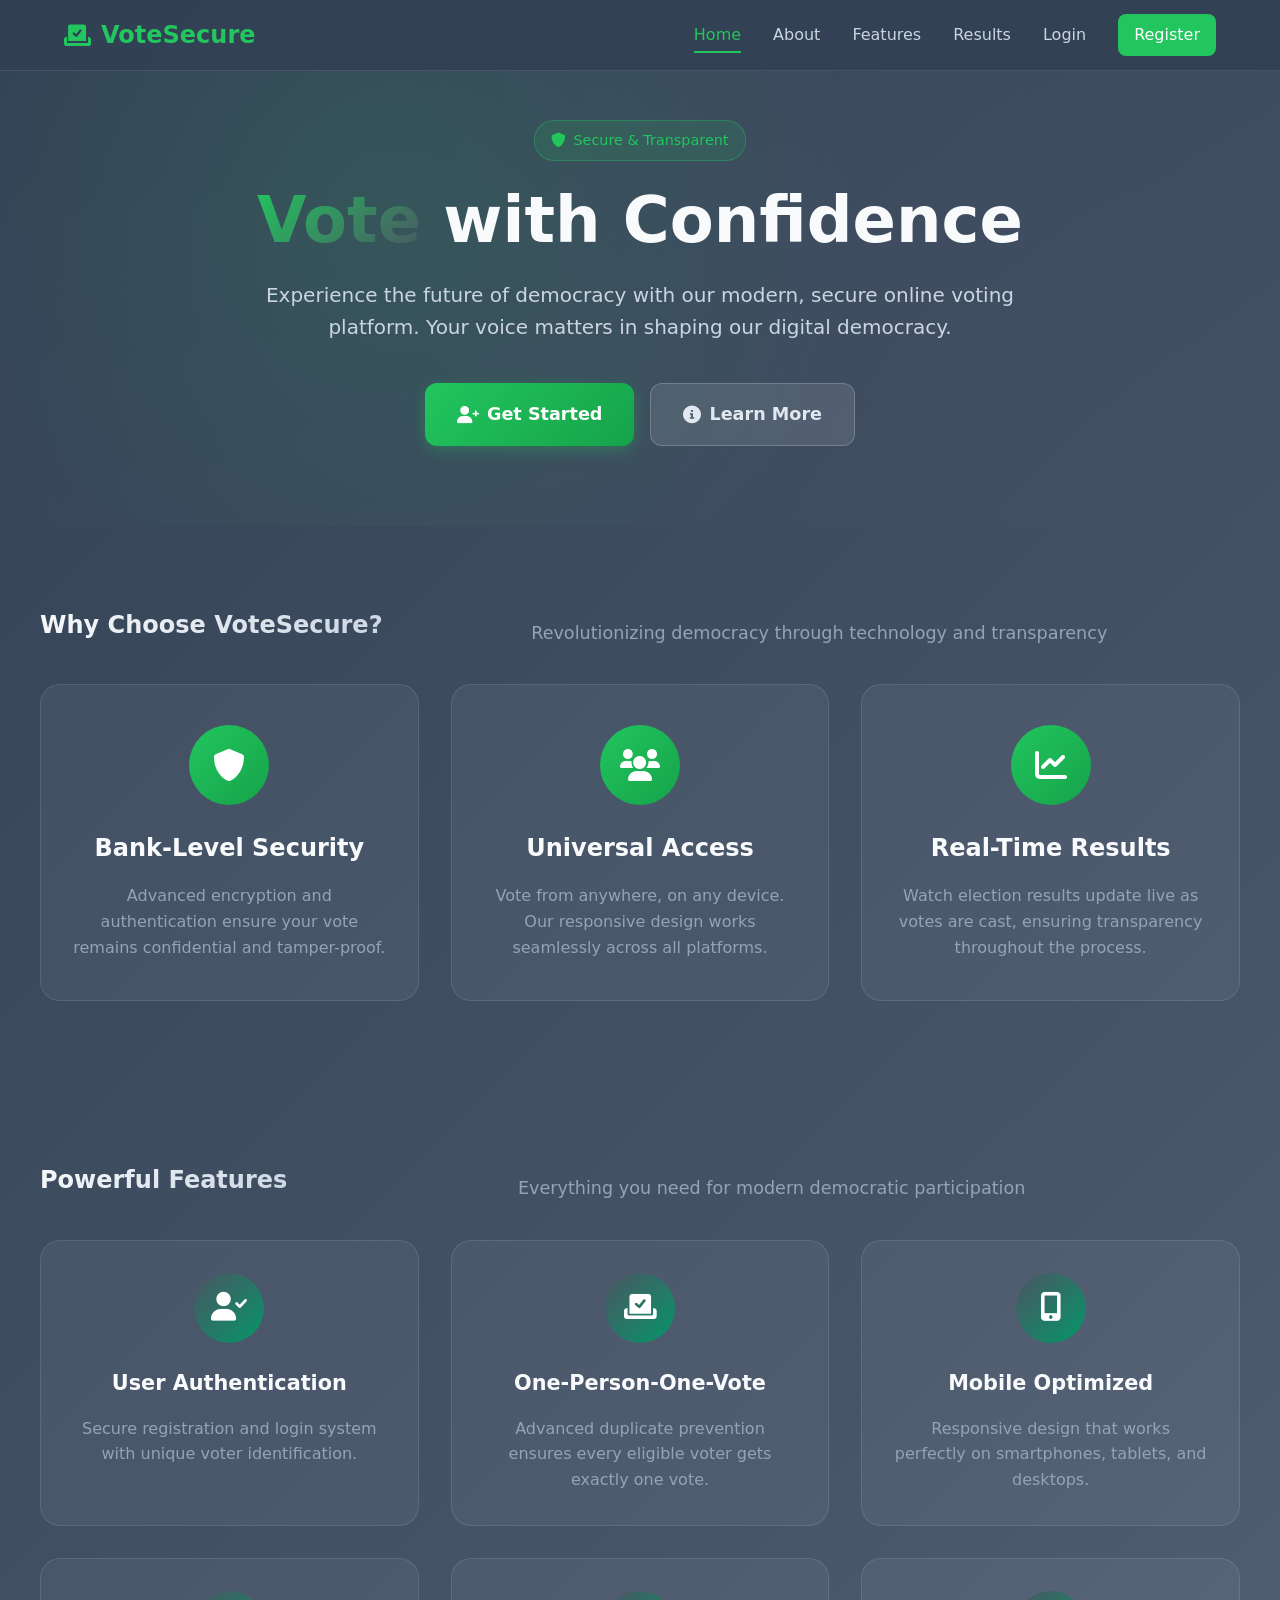
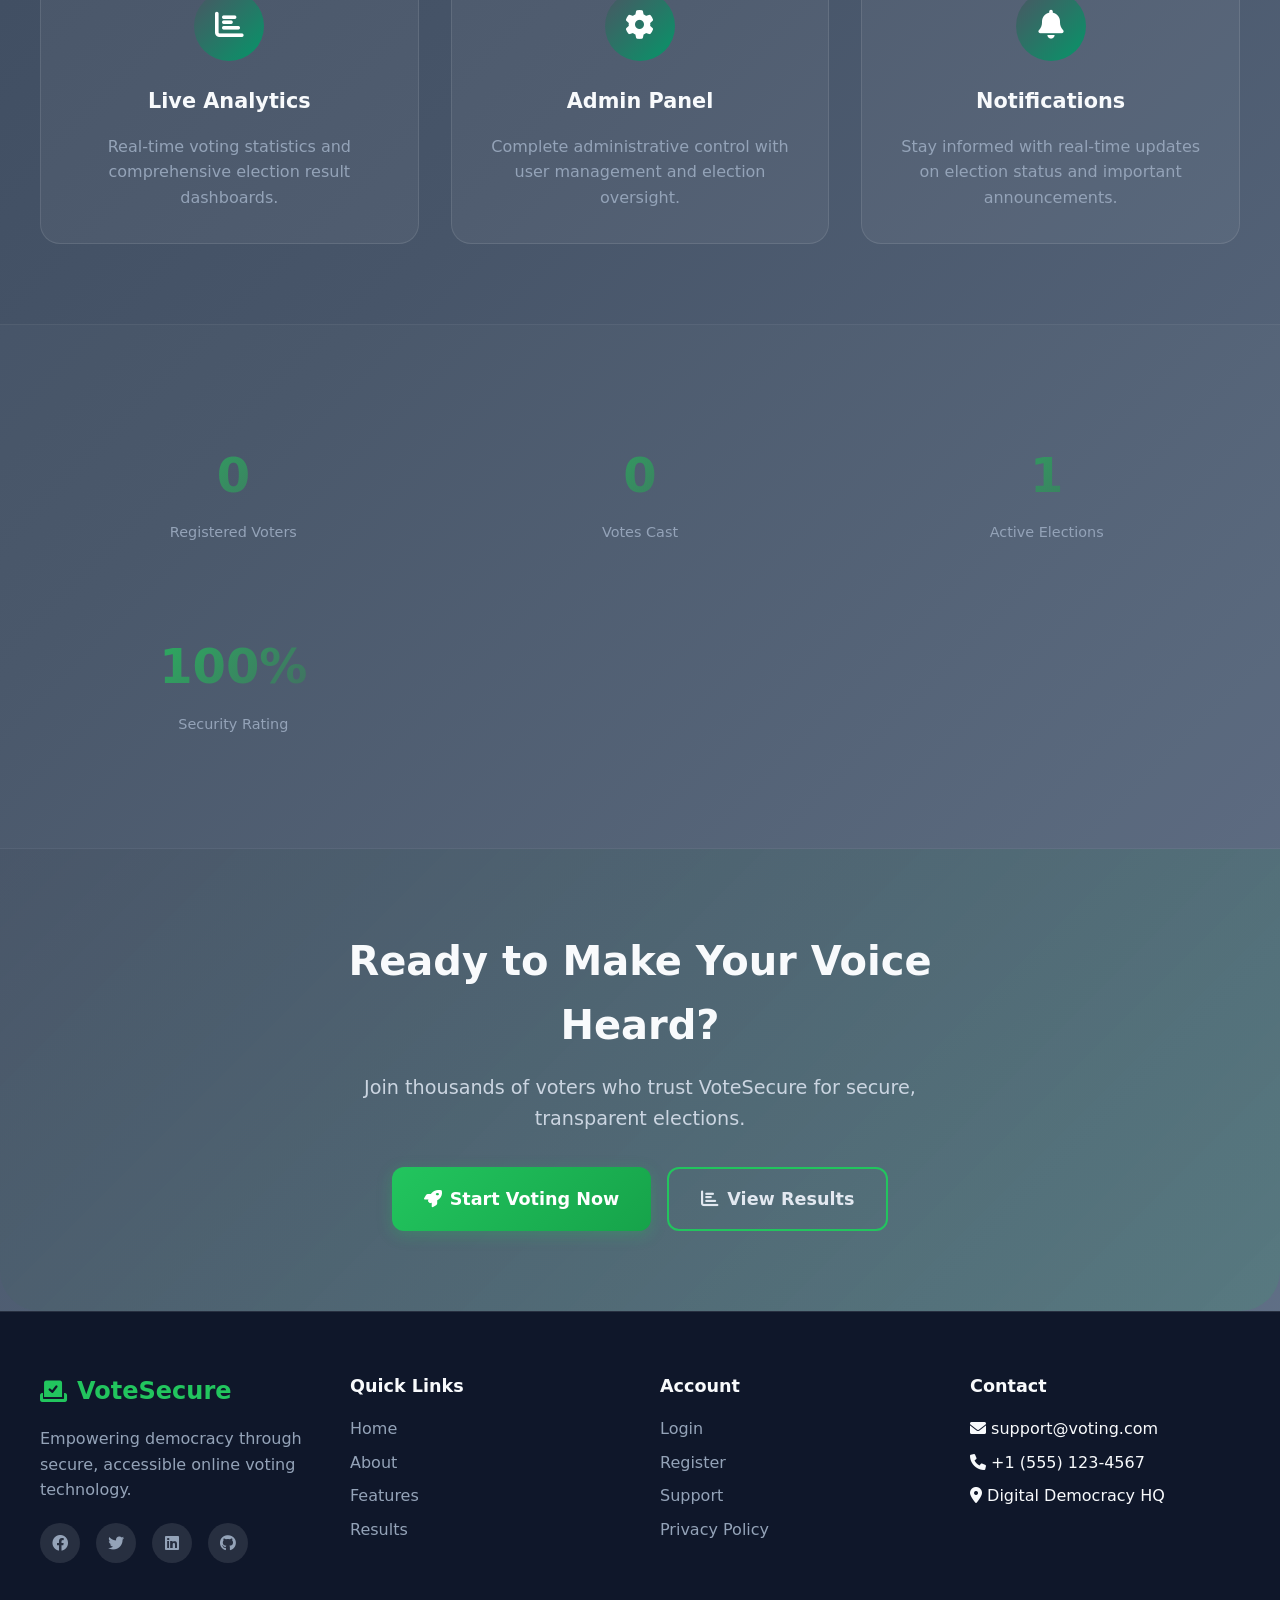
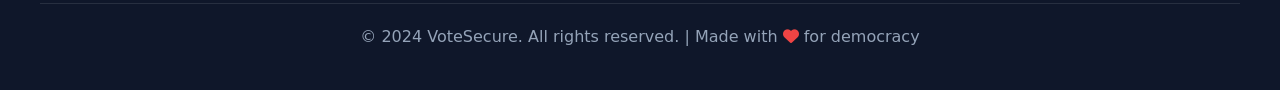
==== index.html @ 4fd14065 "Add files via upload" ====
<!DOCTYPE html>
<html lang="en">
<head>
  <meta charset="UTF-8" />
  <meta name="viewport" content="width=device-width, initial-scale=1.0" />
  <title>VoteSecure - Modern Online Voting System</title>
  <link rel="stylesheet" href="css/styles.css" />
  <link href="https://cdnjs.cloudflare.com/ajax/libs/font-awesome/6.0.0/css/all.min.css" rel="stylesheet">
</head>
<body>
  <nav class="navbar">
    <div class="nav-container">
      <a href="index.html" class="nav-logo">
        <i class="fas fa-vote-yea"></i>
        VoteSecure
      </a>
      <div class="nav-links">
        <a href="index.html" class="active">Home</a>
        <a href="#about">About</a>
        <a href="#features">Features</a>
        <a href="results.php">Results</a>
        <a href="login.php">Login</a>
        <a href="register.php" class="btn-nav">Register</a>
      </div>
      <div class="hamburger">
        <span></span>
        <span></span>
        <span></span>
      </div>
    </div>
  </nav>

  <header class="hero">
    <div class="hero-content">
      <div class="hero-badge">
        <i class="fas fa-shield-alt"></i>
        Secure & Transparent
      </div>
      <h1 class="hero-title">
        <span class="gradient-text">Vote</span> with Confidence
      </h1>
      <p class="hero-subtitle">
        Experience the future of democracy with our modern, secure online voting platform.
        Your voice matters in shaping our digital democracy.
      </p>
      <div class="hero-actions">
        <a href="register.php" class="btn primary large">
          <i class="fas fa-user-plus"></i>
          Get Started
        </a>
        <a href="#about" class="btn secondary large">
          <i class="fas fa-info-circle"></i>
          Learn More
        </a>
      </div>
    </div>
  </header>

  <section id="about" class="section about-section">
    <div class="container">
      <div class="section-header">
        <h2>Why Choose VoteSecure?</h2>
        <p>Revolutionizing democracy through technology and transparency</p>
      </div>
      <div class="about-grid">
        <div class="about-card">
          <div class="about-icon">
            <i class="fas fa-shield-alt"></i>
          </div>
          <h3>Bank-Level Security</h3>
          <p>Advanced encryption and authentication ensure your vote remains confidential and tamper-proof.</p>
        </div>
        <div class="about-card">
          <div class="about-icon">
            <i class="fas fa-users"></i>
          </div>
          <h3>Universal Access</h3>
          <p>Vote from anywhere, on any device. Our responsive design works seamlessly across all platforms.</p>
        </div>
        <div class="about-card">
          <div class="about-icon">
            <i class="fas fa-chart-line"></i>
          </div>
          <h3>Real-Time Results</h3>
          <p>Watch election results update live as votes are cast, ensuring transparency throughout the process.</p>
        </div>
      </div>
    </div>
  </section>

  <section id="features" class="section features-section">
    <div class="container">
      <div class="section-header">
        <h2>Powerful Features</h2>
        <p>Everything you need for modern democratic participation</p>
      </div>
      <div class="features-grid">
        <div class="feature-card">
          <div class="feature-icon">
            <i class="fas fa-user-check"></i>
          </div>
          <h3>User Authentication</h3>
          <p>Secure registration and login system with unique voter identification.</p>
        </div>
        <div class="feature-card">
          <div class="feature-icon">
            <i class="fas fa-vote-yea"></i>
          </div>
          <h3>One-Person-One-Vote</h3>
          <p>Advanced duplicate prevention ensures every eligible voter gets exactly one vote.</p>
        </div>
        <div class="feature-card">
          <div class="feature-icon">
            <i class="fas fa-mobile-alt"></i>
          </div>
          <h3>Mobile Optimized</h3>
          <p>Responsive design that works perfectly on smartphones, tablets, and desktops.</p>
        </div>
        <div class="feature-card">
          <div class="feature-icon">
            <i class="fas fa-chart-bar"></i>
          </div>
          <h3>Live Analytics</h3>
          <p>Real-time voting statistics and comprehensive election result dashboards.</p>
        </div>
        <div class="feature-card">
          <div class="feature-icon">
            <i class="fas fa-cog"></i>
          </div>
          <h3>Admin Panel</h3>
          <p>Complete administrative control with user management and election oversight.</p>
        </div>
        <div class="feature-card">
          <div class="feature-icon">
            <i class="fas fa-bell"></i>
          </div>
          <h3>Notifications</h3>
          <p>Stay informed with real-time updates on election status and important announcements.</p>
        </div>
      </div>
    </div>
  </section>

  <section class="section stats-section">
    <div class="container">
      <div class="stats-grid">
        <div class="stat-card">
          <div class="stat-number" id="totalUsers">0</div>
          <div class="stat-label">Registered Voters</div>
        </div>
        <div class="stat-card">
          <div class="stat-number" id="totalVotes">0</div>
          <div class="stat-label">Votes Cast</div>
        </div>
        <div class="stat-card">
          <div class="stat-number" id="activeElections">1</div>
          <div class="stat-label">Active Elections</div>
        </div>
        <div class="stat-card">
          <div class="stat-number" id="securityRating">100%</div>
          <div class="stat-label">Security Rating</div>
        </div>
      </div>
    </div>
  </section>

  <section class="section cta-section">
    <div class="container">
      <div class="cta-content">
        <h2>Ready to Make Your Voice Heard?</h2>
        <p>Join thousands of voters who trust VoteSecure for secure, transparent elections.</p>
        <div class="cta-actions">
          <a href="register.php" class="btn primary large">
            <i class="fas fa-rocket"></i>
            Start Voting Now
          </a>
          <a href="results.php" class="btn outline large">
            <i class="fas fa-chart-bar"></i>
            View Results
          </a>
        </div>
      </div>
    </div>
  </section>

  <footer class="footer">
    <div class="container">
      <div class="footer-content">
        <div class="footer-section">
          <div class="footer-logo">
            <i class="fas fa-vote-yea"></i>
            VoteSecure
          </div>
          <p>Empowering democracy through secure, accessible online voting technology.</p>
          <div class="social-links">
            <a href="#"><i class="fab fa-facebook"></i></a>
            <a href="#"><i class="fab fa-twitter"></i></a>
            <a href="#"><i class="fab fa-linkedin"></i></a>
            <a href="#"><i class="fab fa-github"></i></a>
          </div>
        </div>
        <div class="footer-section">
          <h4>Quick Links</h4>
          <ul>
            <li><a href="index.html">Home</a></li>
            <li><a href="#about">About</a></li>
            <li><a href="#features">Features</a></li>
            <li><a href="results.php">Results</a></li>
          </ul>
        </div>
        <div class="footer-section">
          <h4>Account</h4>
          <ul>
            <li><a href="login.php">Login</a></li>
            <li><a href="register.php">Register</a></li>
            <li><a href="#">Support</a></li>
            <li><a href="#">Privacy Policy</a></li>
          </ul>
        </div>
        <div class="footer-section">
          <h4>Contact</h4>
          <ul>
            <li><i class="fas fa-envelope"></i> support@voting.com</li>
            <li><i class="fas fa-phone"></i> +1 (555) 123-4567</li>
            <li><i class="fas fa-map-marker-alt"></i> Digital Democracy HQ</li>
          </ul>
        </div>
      </div>
      <div class="footer-bottom">
        <p>&copy; 2024 VoteSecure. All rights reserved. | Made with <i class="fas fa-heart"></i> for democracy</p>
      </div>
    </div>
  </footer>

  <script src="js/landing.js"></script>
</body>
</html>
---- css/styles.css ----
:root {
  color-scheme: dark;
  font-family: 'Inter', system-ui, -apple-system, BlinkMacSystemFont, "Segoe UI", sans-serif;
  background: linear-gradient(135deg, #334155 0%, #475569 50%, #64748b 100%);
  color: #f8fafc;
  --primary: #22c55e;
  --primary-dark: #16a34a;
  --secondary: #4b5563;
  --accent: #f59e0b;
  --danger: #ef4444;
  --warning: #f59e0b;
  --success: #10b981;
  --gray-50: #f8fafc;
  --gray-100: #f1f5f9;
  --gray-200: #e2e8f0;
  --gray-300: #cbd5e1;
  --gray-400: #94a3b8;
  --gray-500: #64748b;
  --gray-600: #475569;
  --gray-700: #334155;
  --gray-800: #1e293b;
  --gray-900: #0f172a;
}

* {
  box-sizing: border-box;
  margin: 0;
  padding: 0;
}

body {
  min-height: 100vh;
  line-height: 1.6;
  -webkit-font-smoothing: antialiased;
  -moz-osx-font-smoothing: grayscale;
  background: linear-gradient(135deg, #334155 0%, #475569 50%, #64748b 100%);
}

/* Navigation */
.navbar {
  position: fixed;
  top: 0;
  width: 100%;
  background: rgba(51, 65, 85, 0.95);
  backdrop-filter: blur(10px);
  border-bottom: 1px solid rgba(255, 255, 255, 0.1);
  z-index: 1000;
  transition: all 0.3s ease;
}

.nav-container {
  max-width: 1200px;
  margin: 0 auto;
  padding: 0 24px;
  display: flex;
  align-items: center;
  justify-content: space-between;
  height: 70px;
}

.nav-logo {
  font-size: 1.5rem;
  font-weight: 700;
  color: var(--primary);
  text-decoration: none;
  display: flex;
  align-items: center;
  gap: 10px;
  transition: color 0.3s ease;
}

.nav-logo:hover {
  color: var(--primary-dark);
}

.nav-links {
  display: flex;
  align-items: center;
  gap: 32px;
}

.nav-links a {
  color: var(--gray-300);
  text-decoration: none;
  font-weight: 500;
  transition: all 0.3s ease;
  position: relative;
}

.nav-links a:hover,
.nav-links a.active {
  color: var(--primary);
}

.nav-links a::after {
  content: '';
  position: absolute;
  bottom: -5px;
  left: 0;
  width: 0;
  height: 2px;
  background: var(--primary);
  transition: width 0.3s ease;
}

.nav-links a:hover::after,
.nav-links a.active::after {
  width: 100%;
}

.btn-nav {
  background: var(--primary);
  color: white !important;
  padding: 8px 16px;
  border-radius: 8px;
  font-weight: 600;
}

.hamburger {
  display: none;
  flex-direction: column;
  cursor: pointer;
  gap: 4px;
}

.hamburger span {
  width: 25px;
  height: 3px;
  background: var(--gray-300);
  transition: all 0.3s ease;
  transform-origin: center;
}

.hamburger.active span:nth-child(1) { transform: rotate(45deg) translate(5px, 5px); }
.hamburger.active span:nth-child(2) { opacity: 0; }
.hamburger.active span:nth-child(3) { transform: rotate(-45deg) translate(7px, -6px); }

/* Hero Section */
.hero {
  padding: 120px 24px 80px;
  text-align: center;
  position: relative;
  overflow: hidden;
}

.hero::before {
  content: '';
  position: absolute;
  top: 0;
  left: 0;
  right: 0;
  bottom: 0;
  background: radial-gradient(circle at 30% 40%, rgba(34, 197, 94, 0.12) 0%, transparent 50%),
              radial-gradient(circle at 70% 60%, rgba(75, 85, 99, 0.16) 0%, transparent 50%);
  animation: float 6s ease-in-out infinite;
}

.hero-content {
  max-width: 800px;
  margin: 0 auto;
  position: relative;
  z-index: 2;
}

.hero-badge {
  display: inline-flex;
  align-items: center;
  gap: 8px;
  background: rgba(34, 197, 94, 0.12);
  border: 1px solid rgba(34, 197, 94, 0.35);
  padding: 8px 16px;
  border-radius: 20px;
  font-size: 0.9rem;
  font-weight: 500;
  color: var(--primary);
  margin-bottom: 24px;
  animation: slideInUp 0.8s ease-out;
}

.hero-title {
  font-size: clamp(2.5rem, 5vw, 4.5rem);
  font-weight: 800;
  line-height: 1.1;
  margin-bottom: 24px;
  animation: slideInUp 0.8s ease-out 0.2s both;
}

.gradient-text {
  background: linear-gradient(135deg, var(--primary), var(--secondary));
  -webkit-background-clip: text;
  -webkit-text-fill-color: transparent;
  background-clip: text;
}

.hero-subtitle {
  font-size: 1.25rem;
  color: var(--gray-300);
  line-height: 1.6;
  margin-bottom: 40px;
  animation: slideInUp 0.8s ease-out 0.4s both;
}

.hero-actions {
  display: flex;
  gap: 16px;
  justify-content: center;
  flex-wrap: wrap;
  animation: slideInUp 0.8s ease-out 0.6s both;
}

.hero-visual {
  position: absolute;
  top: 50%;
  right: 10%;
  transform: translateY(-50%);
  animation: float 4s ease-in-out infinite;
}

.floating-elements {
  display: flex;
  flex-direction: column;
  gap: 20px;
}

.floating-card {
  background: rgba(255, 255, 255, 0.05);
  backdrop-filter: blur(10px);
  border: 1px solid rgba(255, 255, 255, 0.1);
  padding: 20px;
  border-radius: 16px;
  display: flex;
  align-items: center;
  gap: 12px;
  animation: slideInRight 0.8s ease-out both;
  transition: transform 0.3s ease;
}

.floating-card:hover {
  transform: translateY(-5px);
}

.floating-card i {
  font-size: 1.5rem;
  color: var(--primary);
}

.floating-card:nth-child(2) { animation-delay: 0.2s; }
.floating-card:nth-child(3) { animation-delay: 0.4s; }

/* Sections */
.section {
  padding: 80px 24px;
  opacity: 0;
  transform: translateY(30px);
  transition: all 0.6s ease;
}

.section.animate-in {
  opacity: 1;
  transform: translateY(0);
}

.container {
  max-width: 1200px;
  margin: 0 auto;
}

.section-header {
  text-align: center;
  margin-bottom: 60px;
}

.section-header h2 {
  font-size: 2.5rem;
  font-weight: 700;
  margin-bottom: 16px;
  background: linear-gradient(135deg, var(--gray-50), var(--gray-300));
  -webkit-background-clip: text;
  -webkit-text-fill-color: transparent;
  background-clip: text;
}

.section-header p {
  font-size: 1.1rem;
  color: var(--gray-400);
  max-width: 600px;
  margin: 0 auto;
}

/* About Section */
.about-grid {
  display: grid;
  grid-template-columns: repeat(auto-fit, minmax(300px, 1fr));
  gap: 32px;
}

.about-card {
  background: rgba(255, 255, 255, 0.05);
  backdrop-filter: blur(10px);
  border: 1px solid rgba(255, 255, 255, 0.1);
  padding: 40px 32px;
  border-radius: 20px;
  text-align: center;
  transition: all 0.3s ease;
  opacity: 0;
  transform: translateY(30px);
  transition: all 0.6s ease;
}

.about-card.animate-in {
  opacity: 1;
  transform: translateY(0);
}

.about-card:hover {
  transform: translateY(-10px);
  box-shadow: 0 20px 40px rgba(0, 0, 0, 0.2);
}

.about-icon {
  width: 80px;
  height: 80px;
  background: linear-gradient(135deg, var(--primary), var(--primary-dark));
  border-radius: 50%;
  display: flex;
  align-items: center;
  justify-content: center;
  margin: 0 auto 24px;
  font-size: 2rem;
  color: white;
}

.about-card h3 {
  font-size: 1.5rem;
  margin-bottom: 16px;
}

.about-card p {
  color: var(--gray-400);
  line-height: 1.6;
}

/* Features Section */
.features-grid {
  display: grid;
  grid-template-columns: repeat(auto-fit, minmax(280px, 1fr));
  gap: 32px;
}

.feature-card {
  background: rgba(255, 255, 255, 0.05);
  backdrop-filter: blur(10px);
  border: 1px solid rgba(255, 255, 255, 0.1);
  padding: 32px;
  border-radius: 20px;
  text-align: center;
  transition: all 0.3s ease;
  opacity: 0;
  transform: translateY(30px);
  transition: all 0.6s ease;
}

.feature-card.animate-in {
  opacity: 1;
  transform: translateY(0);
}

.feature-card:hover {
  transform: translateY(-10px);
  box-shadow: 0 20px 40px rgba(0, 0, 0, 0.2);
}

.feature-icon {
  width: 70px;
  height: 70px;
  background: linear-gradient(135deg, var(--secondary), #059669);
  border-radius: 50%;
  display: flex;
  align-items: center;
  justify-content: center;
  margin: 0 auto 24px;
  font-size: 1.8rem;
  color: white;
}

.feature-card h3 {
  font-size: 1.3rem;
  margin-bottom: 16px;
}

.feature-card p {
  color: var(--gray-400);
  line-height: 1.6;
}

/* Stats Section */
.stats-section {
  background: rgba(255, 255, 255, 0.02);
  border-top: 1px solid rgba(255, 255, 255, 0.05);
  border-bottom: 1px solid rgba(255, 255, 255, 0.05);
}

.stats-grid {
  display: grid;
  grid-template-columns: repeat(auto-fit, minmax(200px, 1fr));
  gap: 32px;
}

.stat-card {
  text-align: center;
  padding: 32px;
  opacity: 0;
  transform: translateY(30px);
  transition: all 0.6s ease;
}

.stat-card.animate-in {
  opacity: 1;
  transform: translateY(0);
}

.stat-number {
  font-size: 3rem;
  font-weight: 800;
  background: linear-gradient(135deg, var(--primary), var(--secondary));
  -webkit-background-clip: text;
  -webkit-text-fill-color: transparent;
  background-clip: text;
  display: block;
  margin-bottom: 8px;
}

.stat-label {
  color: var(--gray-400);
  font-size: 1rem;
  font-weight: 500;
}

/* CTA Section */
.cta-section {
  background: linear-gradient(135deg, rgba(75, 85, 99, 0.25), rgba(34, 197, 94, 0.12));
  border-radius: 0 0 40px 40px;
}

.cta-content {
  text-align: center;
  max-width: 600px;
  margin: 0 auto;
}

.cta-content h2 {
  font-size: 2.5rem;
  margin-bottom: 16px;
}

.cta-content p {
  font-size: 1.2rem;
  color: var(--gray-300);
  margin-bottom: 32px;
}

.cta-actions {
  display: flex;
  gap: 16px;
  justify-content: center;
  flex-wrap: wrap;
}

/* Footer */
.footer {
  background: var(--gray-900);
  padding: 60px 24px 20px;
  border-top: 1px solid rgba(255, 255, 255, 0.1);
}

.footer-content {
  display: grid;
  grid-template-columns: repeat(auto-fit, minmax(250px, 1fr));
  gap: 40px;
  margin-bottom: 40px;
}

.footer-logo {
  font-size: 1.5rem;
  font-weight: 700;
  color: var(--primary);
  display: flex;
  align-items: center;
  gap: 10px;
  margin-bottom: 16px;
}

.footer p {
  color: var(--gray-400);
  line-height: 1.6;
  margin-bottom: 20px;
}

.social-links {
  display: flex;
  gap: 16px;
}

.social-links a {
  width: 40px;
  height: 40px;
  background: rgba(255, 255, 255, 0.1);
  border-radius: 50%;
  display: flex;
  align-items: center;
  justify-content: center;
  color: var(--gray-400);
  transition: all 0.3s ease;
}

.social-links a:hover {
  background: var(--primary);
  color: white;
  transform: translateY(-2px);
}

.footer-section h4 {
  color: var(--gray-50);
  margin-bottom: 16px;
  font-size: 1.1rem;
}

.footer-section ul {
  list-style: none;
}

.footer-section li {
  margin-bottom: 8px;
}

.footer-section a {
  color: var(--gray-400);
  text-decoration: none;
  transition: color 0.3s ease;
}

.footer-section a:hover {
  color: var(--primary);
}

.footer-bottom {
  text-align: center;
  padding-top: 20px;
  border-top: 1px solid rgba(255, 255, 255, 0.1);
  color: var(--gray-500);
}

.footer-bottom i {
  color: var(--danger);
}

/* Buttons */
.btn {
  display: inline-flex;
  align-items: center;
  gap: 8px;
  padding: 12px 24px;
  border-radius: 12px;
  font-weight: 600;
  text-decoration: none;
  transition: all 0.3s ease;
  cursor: pointer;
  border: none;
  font-size: 1rem;
}

.btn.primary {
  background: linear-gradient(135deg, var(--primary), var(--primary-dark));
  color: white;
  box-shadow: 0 4px 15px rgba(34, 197, 94, 0.3);
}

.btn.primary:hover {
  transform: translateY(-2px);
  box-shadow: 0 8px 25px rgba(34, 197, 94, 0.4);
}

.btn.secondary {
  background: rgba(255, 255, 255, 0.1);
  color: var(--gray-200);
  border: 1px solid rgba(255, 255, 255, 0.2);
}

.btn.secondary:hover {
  background: rgba(255, 255, 255, 0.2);
  transform: translateY(-2px);
}

.btn.outline {
  background: transparent;
  color: var(--gray-200);
  border: 2px solid var(--primary);
}

.btn.outline:hover {
  background: var(--primary);
  transform: translateY(-2px);
}

.btn.large {
  padding: 16px 32px;
  font-size: 1.1rem;
}

.btn.small {
  padding: 8px 16px;
  font-size: 0.9rem;
}

/* Auth Pages */
.auth-container {
  min-height: 100vh;
  display: flex;
  align-items: center;
  justify-content: center;
  padding: 120px 24px 40px;
  background: linear-gradient(135deg, #475569 0%, #64748b 100%);
}

.auth-card {
  background: rgba(255, 255, 255, 0.05);
  backdrop-filter: blur(20px);
  border: 1px solid rgba(255, 255, 255, 0.1);
  border-radius: 24px;
  padding: 40px;
  width: 100%;
  max-width: 450px;
  box-shadow: 0 25px 50px rgba(0, 0, 0, 0.25);
  opacity: 0;
  transform: translateY(30px);
  animation: slideInUp 0.8s ease-out forwards;
}

.auth-header {
  text-align: center;
  margin-bottom: 32px;
}

.auth-header i {
  font-size: 3rem;
  color: var(--primary);
  margin-bottom: 16px;
}

.auth-header h1 {
  font-size: 2rem;
  margin-bottom: 8px;
}

.auth-header p {
  color: var(--gray-400);
}

.auth-form {
  display: flex;
  flex-direction: column;
  gap: 20px;
}

.form-group {
  position: relative;
}

.form-group label {
  display: block;
  font-weight: 600;
  margin-bottom: 8px;
  color: var(--gray-200);
}

.form-group label i {
  margin-right: 8px;
  color: var(--primary);
}

.form-group input {
  width: 100%;
  padding: 16px 20px;
  border-radius: 12px;
  border: 2px solid rgba(148, 163, 184, 0.2);
  background: rgba(15, 23, 42, 0.8);
  color: var(--gray-50);
  font-size: 1rem;
  transition: all 0.3s ease;
}

.form-group input:focus {
  outline: none;
  border-color: var(--primary);
  box-shadow: 0 0 0 3px rgba(59, 130, 246, 0.1);
}

.form-group.focused input {
  border-color: var(--primary);
}

.form-group.error input {
  border-color: var(--danger);
}

.input-error {
  color: var(--danger);
  font-size: 0.9rem;
  margin-top: 4px;
  min-height: 1.2rem;
}

.checkbox-label {
  display: flex;
  align-items: center;
  gap: 8px;
  cursor: pointer;
  font-weight: normal;
}

.checkbox-label input[type="checkbox"] {
  width: 18px;
  height: 18px;
}

.checkmark {
  position: relative;
}

.btn.full-width {
  width: 100%;
  justify-content: center;
}

.auth-footer {
  text-align: center;
  margin-top: 24px;
  padding-top: 24px;
  border-top: 1px solid rgba(255, 255, 255, 0.1);
}

.auth-footer a {
  color: var(--primary);
  text-decoration: none;
  font-weight: 500;
}

.auth-footer a:hover {
  text-decoration: underline;
}

.forgot-password {
  color: var(--gray-400) !important;
  font-size: 0.9rem;
}

.auth-helper {
  font-size: 0.9rem;
  color: var(--gray-300);
}

/* Alerts */
.alert {
  padding: 16px 20px;
  border-radius: 12px;
  display: flex;
  align-items: center;
  gap: 12px;
  margin-bottom: 20px;
  font-weight: 500;
}

.alert-error {
  background: rgba(239, 68, 68, 0.1);
  border: 1px solid rgba(239, 68, 68, 0.3);
  color: #fca5a5;
}

.alert-success {
  background: rgba(16, 185, 129, 0.1);
  border: 1px solid rgba(16, 185, 129, 0.3);
  color: #86efac;
}

/* Dashboard */
.dashboard-container {
  padding: 120px 24px 40px;
  max-width: 1200px;
  margin: 0 auto;
}

.dashboard-header {
  display: flex;
  justify-content: space-between;
  align-items: center;
  margin-bottom: 40px;
  flex-wrap: wrap;
  gap: 20px;
}

.welcome-section h1 {
  font-size: 2.5rem;
  margin-bottom: 8px;
}

.welcome-section p {
  color: var(--gray-400);
}

.user-status {
  display: flex;
  align-items: center;
  gap: 16px;
}

.status-card {
  background: rgba(16, 185, 129, 0.1);
  border: 1px solid rgba(16, 185, 129, 0.3);
  padding: 12px 20px;
  border-radius: 20px;
  display: flex;
  align-items: center;
  gap: 8px;
  color: var(--success);
  font-weight: 500;
}

.dashboard-grid {
  display: grid;
  grid-template-columns: repeat(auto-fit, minmax(300px, 1fr));
  gap: 24px;
  margin-bottom: 40px;
}

.dashboard-card {
  background: rgba(255, 255, 255, 0.05);
  backdrop-filter: blur(10px);
  border: 1px solid rgba(255, 255, 255, 0.1);
  border-radius: 20px;
  padding: 24px;
}

.card-header {
  display: flex;
  align-items: center;
  gap: 12px;
  margin-bottom: 20px;
}

.card-header h3 {
  font-size: 1.3rem;
}

.card-content {
  color: var(--gray-300);
}

.status-voted, .status-not-voted {
  text-align: center;
  padding: 20px;
}

.status-voted i, .status-not-voted i {
  font-size: 3rem;
  margin-bottom: 16px;
}

.status-voted h3, .status-not-voted h3 {
  margin-bottom: 8px;
}

.status-voted {
  color: var(--success);
}

.status-not-voted {
  color: var(--warning);
}

.stats-grid {
  display: grid;
  grid-template-columns: repeat(3, 1fr);
  gap: 20px;
}

.stat-item {
  text-align: center;
}

.stat-value {
  font-size: 2rem;
  font-weight: 700;
  color: var(--primary);
  display: block;
}

.stat-label {
  color: var(--gray-400);
  font-size: 0.9rem;
}

.activity-item {
  display: flex;
  align-items: center;
  gap: 16px;
  padding: 16px 0;
  border-bottom: 1px solid rgba(255, 255, 255, 0.05);
}

.activity-item:last-child {
  border-bottom: none;
}

.activity-item i {
  color: var(--primary);
  font-size: 1.2rem;
}

.activity-time {
  color: var(--gray-500);
  font-size: 0.9rem;
}

.action-buttons {
  display: flex;
  flex-direction: column;
  gap: 12px;
}

.action-btn {
  display: inline-flex;
  align-items: center;
  gap: 8px;
  padding: 12px 16px;
  border-radius: 10px;
  font-weight: 600;
  justify-content: center;
  text-decoration: none;
}

/* Vote Page */
.vote-container {
  padding: 120px 24px 40px;
  max-width: 800px;
  margin: 0 auto;
}

.vote-header {
  text-align: center;
  margin-bottom: 40px;
}

.vote-header h1 {
  font-size: 2.5rem;
  margin-bottom: 8px;
}

.vote-header p {
  color: var(--gray-400);
}

.voting-form-container {
  background: rgba(255, 255, 255, 0.05);
  backdrop-filter: blur(10px);
  border: 1px solid rgba(255, 255, 255, 0.1);
  border-radius: 20px;
  padding: 32px;
}

.voting-instructions {
  text-align: center;
  margin-bottom: 32px;
}

.voting-instructions h2 {
  margin-bottom: 8px;
}

.voting-instructions p {
  color: var(--gray-400);
}

.candidates-grid {
  display: grid;
  gap: 16px;
  margin-bottom: 32px;
}

.candidate-card {
  background: rgba(255, 255, 255, 0.05);
  border: 2px solid rgba(255, 255, 255, 0.1);
  border-radius: 16px;
  padding: 20px;
  cursor: pointer;
  transition: all 0.3s ease;
  display: flex;
  align-items: center;
  gap: 16px;
}

.candidate-card:hover {
  border-color: var(--primary);
  transform: translateY(-2px);
  box-shadow: 0 10px 30px rgba(59, 130, 246, 0.2);
}

.candidate-card input[type="radio"] {
  display: none;
}

.candidate-card input[type="radio"]:checked + .candidate-content {
  border-color: var(--primary);
}

.candidate-content {
  display: flex;
  align-items: center;
  gap: 16px;
  flex: 1;
  border: 2px solid transparent;
  border-radius: 12px;
  padding: 12px;
  transition: all 0.3s ease;
}

.candidate-avatar {
  width: 60px;
  height: 60px;
  border-radius: 50%;
  overflow: hidden;
  flex-shrink: 0;
}

.candidate-avatar img {
  width: 100%;
  height: 100%;
  object-fit: cover;
}

.candidate-info {
  flex: 1;
}

.candidate-info h3 {
  margin-bottom: 4px;
}

.candidate-party {
  color: var(--gray-400);
  font-size: 0.9rem;
}

.candidate-description {
  color: var(--gray-500);
  font-size: 0.9rem;
  margin-top: 4px;
}

.candidate-radio {
  width: 24px;
  height: 24px;
  border: 2px solid var(--gray-500);
  border-radius: 50%;
  position: relative;
  flex-shrink: 0;
}

.candidate-radio::before {
  content: '';
  position: absolute;
  top: 50%;
  left: 50%;
  transform: translate(-50%, -50%);
  width: 12px;
  height: 12px;
  background: var(--primary);
  border-radius: 50%;
  opacity: 0;
  transition: opacity 0.3s ease;
}

.candidate-card input[type="radio"]:checked ~ .candidate-radio::before {
  opacity: 1;
}

.vote-actions {
  text-align: center;
}

.vote-note {
  color: var(--gray-400);
  font-size: 0.9rem;
  margin-top: 16px;
  display: flex;
  align-items: center;
  justify-content: center;
  gap: 8px;
}

/* Vote Confirmation */
.confirmation-card {
  background: rgba(255, 255, 255, 0.05);
  backdrop-filter: blur(10px);
  border: 1px solid rgba(255, 255, 255, 0.1);
  border-radius: 20px;
  padding: 40px;
  text-align: center;
  max-width: 500px;
  margin: 0 auto;
  animation: scaleIn 0.5s ease-out;
}

.confirmation-icon {
  font-size: 4rem;
  color: var(--success);
  margin-bottom: 24px;
}

.confirmation-card h2 {
  font-size: 2rem;
  margin-bottom: 16px;
}

.confirmation-details {
  background: rgba(255, 255, 255, 0.05);
  border-radius: 12px;
  padding: 20px;
  margin: 24px 0;
}

.confirmation-details p {
  margin-bottom: 8px;
  color: var(--gray-300);
}

.confirmation-actions {
  display: flex;
  gap: 16px;
  justify-content: center;
  flex-wrap: wrap;
}

/* Results Page */
.results-container {
  padding: 120px 24px 40px;
  max-width: 1000px;
  margin: 0 auto;
}

.results-header {
  text-align: center;
  margin-bottom: 40px;
}

.results-header h1 {
  font-size: 2.5rem;
  margin-bottom: 8px;
}

.results-header p {
  color: var(--gray-400);
}

.results-content {
  display: grid;
  gap: 40px;
}

.results-visualization {
  background: rgba(255, 255, 255, 0.05);
  backdrop-filter: blur(10px);
  border: 1px solid rgba(255, 255, 255, 0.1);
  border-radius: 20px;
  padding: 32px;
}

.result-row {
  display: flex;
  align-items: center;
  gap: 20px;
  padding: 20px;
  border-radius: 16px;
  background: rgba(255, 255, 255, 0.02);
  border: 1px solid rgba(255, 255, 255, 0.05);
  margin-bottom: 16px;
  transition: all 0.3s ease;
}

.result-row:hover {
  transform: translateY(-2px);
  box-shadow: 0 10px 30px rgba(0, 0, 0, 0.2);
}

.result-row.leader {
  background: linear-gradient(135deg, rgba(75, 85, 99, 0.28), rgba(34, 197, 94, 0.12));
  border-color: rgba(34, 197, 94, 0.3);
}

.candidate-rank {
  width: 40px;
  height: 40px;
  background: var(--primary);
  color: white;
  border-radius: 50%;
  display: flex;
  align-items: center;
  justify-content: center;
  font-weight: 700;
  font-size: 1.2rem;
  flex-shrink: 0;
}

.result-row.leader .candidate-rank {
  background: linear-gradient(135deg, var(--primary), var(--secondary));
}

.candidate-avatar {
  width: 50px;
  height: 50px;
  border-radius: 50%;
  overflow: hidden;
  flex-shrink: 0;
}

.candidate-avatar img {
  width: 100%;
  height: 100%;
  object-fit: cover;
}

.candidate-details h3 {
  margin-bottom: 4px;
}

.candidate-details .candidate-party {
  color: var(--gray-400);
  font-size: 0.9rem;
}

.vote-bar-container {
  flex: 1;
  display: flex;
  align-items: center;
  gap: 16px;
}

.vote-bar {
  height: 24px;
  background: linear-gradient(135deg, var(--primary), var(--primary-dark));
  border-radius: 12px;
  position: relative;
  flex: 1;
  min-width: 0;
}

.vote-bar::after {
  content: '';
  position: absolute;
  top: 0;
  left: 0;
  height: 100%;
  width: 100%;
  background: linear-gradient(135deg, rgba(255, 255, 255, 0.2), transparent);
  border-radius: 12px;
}

.result-row.leader .vote-bar {
  background: linear-gradient(135deg, var(--secondary), #059669);
}

.vote-count {
  display: flex;
  flex-direction: column;
  align-items: flex-end;
  min-width: 60px;
}

.vote-count .votes {
  font-weight: 700;
  font-size: 1.1rem;
}

.vote-count .percentage {
  color: var(--gray-400);
  font-size: 0.9rem;
}

.results-summary {
  background: rgba(255, 255, 255, 0.05);
  backdrop-filter: blur(10px);
  border: 1px solid rgba(255, 255, 255, 0.1);
  border-radius: 20px;
  padding: 32px;
}

.summary-card h3 {
  text-align: center;
  margin-bottom: 24px;
}

.summary-stats {
  display: grid;
  grid-template-columns: repeat(auto-fit, minmax(150px, 1fr));
  gap: 24px;
}

.summary-stat {
  text-align: center;
}

.summary-stat .stat-number {
  font-size: 2.5rem;
  font-weight: 800;
  margin-bottom: 4px;
}

.summary-stat .stat-label {
  color: var(--gray-400);
  font-size: 0.9rem;
}

/* Loading States */
.loading-state {
  text-align: center;
  padding: 40px;
  color: var(--gray-400);
}

.loading-state i {
  font-size: 2rem;
  margin-bottom: 16px;
  animation: spin 1s linear infinite;
}

.error-state {
  text-align: center;
  padding: 40px;
  color: var(--danger);
}

.error-state i {
  font-size: 2rem;
  margin-bottom: 16px;
}

.no-results {
  text-align: center;
  padding: 60px 20px;
  color: var(--gray-400);
}

.no-results i {
  font-size: 3rem;
  margin-bottom: 16px;
}

.already-voted {
  text-align: center;
  padding: 40px;
}

.already-voted i {
  font-size: 4rem;
  color: var(--success);
  margin-bottom: 24px;
}

.already-voted h2 {
  margin-bottom: 16px;
}

.already-voted p {
  color: var(--gray-400);
  margin-bottom: 24px;
}

.vote-stats {
  display: flex;
  justify-content: center;
  gap: 32px;
  margin-bottom: 32px;
}

.vote-stats .stat {
  text-align: center;
}

.vote-stats .stat-number {
  font-size: 2rem;
  font-weight: 700;
  color: var(--primary);
  display: block;
}

.vote-stats .stat-label {
  color: var(--gray-400);
  font-size: 0.9rem;
}

/* Animations */
@keyframes slideInUp {
  from {
    opacity: 0;
    transform: translateY(30px);
  }
  to {
    opacity: 1;
    transform: translateY(0);
  }
}

@keyframes slideInRight {
  from {
    opacity: 0;
    transform: translateX(30px);
  }
  to {
    opacity: 1;
    transform: translateX(0);
  }
}

@keyframes float {
  0%, 100% { transform: translateY(0px); }
  50% { transform: translateY(-10px); }
}

@keyframes spin {
  from { transform: rotate(0deg); }
  to { transform: rotate(360deg); }
}

@keyframes scaleIn {
  from {
    opacity: 0;
    transform: scale(0.9);
  }
  to {
    opacity: 1;
    transform: scale(1);
  }
}

.animate-in {
  animation: slideInUp 0.8s ease-out forwards;
}

/* Hidden utility class */
.hidden {
  display: none !important;
}

/* Modals */
.modal {
  position: fixed;
  top: 0;
  left: 0;
  width: 100%;
  height: 100%;
  background: rgba(0, 0, 0, 0.5);
  display: flex;
  align-items: center;
  justify-content: center;
  z-index: 1000;
  opacity: 0;
  visibility: hidden;
  transition: all 0.3s ease;
}

.modal.active {
  opacity: 1;
  visibility: visible;
}

.modal-content {
  background: rgba(255, 255, 255, 0.05);
  backdrop-filter: blur(20px);
  border: 1px solid rgba(255, 255, 255, 0.1);
  border-radius: 20px;
  width: 90%;
  max-width: 800px;
  max-height: 90vh;
  overflow-y: auto;
  box-shadow: 0 25px 50px rgba(0, 0, 0, 0.25);
}

.modal-header {
  display: flex;
  align-items: center;
  justify-content: space-between;
  padding: 24px 32px;
  border-bottom: 1px solid rgba(255, 255, 255, 0.1);
}

.modal-header h3 {
  margin: 0;
  font-size: 1.5rem;
}

.modal-close {
  background: none;
  border: none;
  color: var(--gray-400);
  font-size: 1.5rem;
  cursor: pointer;
  padding: 8px;
  border-radius: 8px;
  transition: all 0.3s ease;
}

.modal-close:hover {
  background: rgba(255, 255, 255, 0.1);
  color: var(--gray-200);
}

.modal-body {
  padding: 32px;
}

/* User Table */
.user-table {
  display: flex;
  flex-direction: column;
  gap: 16px;
}

.table-header,
.table-row {
  display: grid;
  grid-template-columns: 1fr 1.5fr 1fr 1fr 0.8fr 1fr 0.8fr;
  gap: 16px;
  padding: 16px;
  align-items: center;
}

.table-header {
  background: rgba(255, 255, 255, 0.05);
  border-radius: 12px;
  font-weight: 600;
  color: var(--gray-300);
  font-size: 0.9rem;
}

.table-row {
  background: rgba(255, 255, 255, 0.02);
  border-radius: 12px;
  border: 1px solid rgba(255, 255, 255, 0.05);
  transition: all 0.3s ease;
}

.table-row:hover {
  background: rgba(255, 255, 255, 0.05);
  transform: translateY(-2px);
}

.badge {
  padding: 4px 12px;
  border-radius: 20px;
  font-size: 0.8rem;
  font-weight: 600;
}

.badge.admin {
  background: rgba(239, 68, 68, 0.2);
  color: #fca5a5;
}

.badge.user {
  background: rgba(16, 185, 129, 0.2);
  color: #86efac;
}

/* Candidate Admin Cards */
.candidate-grid {
  display: grid;
  grid-template-columns: repeat(auto-fit, minmax(300px, 1fr));
  gap: 20px;
}

.candidate-admin-card {
  background: rgba(255, 255, 255, 0.05);
  backdrop-filter: blur(10px);
  border: 1px solid rgba(255, 255, 255, 0.1);
  border-radius: 16px;
  padding: 20px;
  display: flex;
  align-items: center;
  gap: 16px;
}

.candidate-admin-card .candidate-avatar {
  width: 60px;
  height: 60px;
  border-radius: 50%;
  overflow: hidden;
  flex-shrink: 0;
}

.candidate-admin-card .candidate-avatar img {
  width: 100%;
  height: 100%;
  object-fit: cover;
}

.candidate-admin-card .candidate-info {
  flex: 1;
}

.candidate-admin-card .candidate-info h4 {
  margin: 0 0 4px 0;
  font-size: 1.1rem;
}

.candidate-admin-card .party {
  color: var(--gray-400);
  font-size: 0.9rem;
  margin-bottom: 8px;
}

.candidate-admin-card .description {
  color: var(--gray-500);
  font-size: 0.85rem;
  line-height: 1.4;
}

.candidate-actions {
  display: flex;
  gap: 8px;
}

.btn.danger {
  background: rgba(239, 68, 68, 0.2);
  color: #fca5a5;
  border: 1px solid rgba(239, 68, 68, 0.3);
}

.btn.danger:hover {
  background: rgba(239, 68, 68, 0.3);
  transform: translateY(-2px);
}

/* Profile Page */
.profile-container {
  padding: 120px 24px 40px;
  max-width: 800px;
  margin: 0 auto;
}

.profile-header {
  display: flex;
  align-items: center;
  gap: 24px;
  margin-bottom: 40px;
  flex-wrap: wrap;
}

.profile-avatar {
  width: 120px;
  height: 120px;
  background: linear-gradient(135deg, var(--primary), var(--secondary));
  border-radius: 50%;
  display: flex;
  align-items: center;
  justify-content: center;
  font-size: 3rem;
  color: white;
  flex-shrink: 0;
}

.profile-info h1 {
  font-size: 2.5rem;
  margin-bottom: 8px;
}

.profile-info p {
  color: var(--gray-400);
  font-size: 1.1rem;
}

.profile-status {
  display: flex;
  gap: 12px;
  margin-top: 16px;
}

.profile-section {
  background: rgba(255, 255, 255, 0.05);
  backdrop-filter: blur(10px);
  border: 1px solid rgba(255, 255, 255, 0.1);
  border-radius: 20px;
  padding: 32px;
  margin-bottom: 32px;
}

.profile-section h2 {
  margin-top: 0;
  margin-bottom: 24px;
  font-size: 1.5rem;
  display: flex;
  align-items: center;
  gap: 12px;
}

.profile-section h2 i {
  color: var(--primary);
}

.profile-form {
  display: flex;
  flex-direction: column;
  gap: 20px;
}

.form-row {
  display: grid;
  grid-template-columns: repeat(auto-fit, minmax(250px, 1fr));
  gap: 20px;
}

.form-actions {
  display: flex;
  gap: 16px;
  justify-content: flex-end;
  margin-top: 16px;
}

.activity-timeline {
  display: flex;
  flex-direction: column;
  gap: 20px;
}

.activity-item {
  display: flex;
  align-items: flex-start;
  gap: 16px;
  padding: 20px;
  background: rgba(255, 255, 255, 0.02);
  border-radius: 16px;
  border: 1px solid rgba(255, 255, 255, 0.05);
}

.activity-icon {
  width: 40px;
  height: 40px;
  background: var(--primary);
  border-radius: 50%;
  display: flex;
  align-items: center;
  justify-content: center;
  color: white;
  flex-shrink: 0;
}

.activity-content h4 {
  margin: 0 0 4px 0;
  font-size: 1rem;
}

.activity-content p {
  margin: 0 0 4px 0;
  color: var(--gray-400);
  font-size: 0.9rem;
}

.activity-date {
  color: var(--gray-500);
  font-size: 0.8rem;
}

/* Admin Tabs */
.admin-tabs {
  display: flex;
  gap: 8px;
  margin-bottom: 24px;
  flex-wrap: wrap;
  padding: 16px;
  background: rgba(30, 41, 59, 0.5);
  border-radius: 12px;
}

.admin-tab {
  padding: 12px 20px;
  background: transparent;
  border: 1px solid var(--gray-700);
  border-radius: 8px;
  color: var(--gray-300);
  cursor: pointer;
  font-weight: 500;
  transition: all 0.3s ease;
  display: flex;
  align-items: center;
  gap: 8px;
}

.admin-tab:hover {
  background: rgba(34, 197, 94, 0.12);
  border-color: var(--primary);
  color: var(--primary);
}

.admin-tab.active {
  background: var(--primary);
  border-color: var(--primary);
  color: white;
}

/* Admin Sections */
.admin-section {
  display: none;
  animation: fadeIn 0.3s ease;
}

.admin-section.active {
  display: block;
}

.section-header {
  display: flex;
  justify-content: space-between;
  align-items: center;
  margin-bottom: 24px;
  flex-wrap: wrap;
  gap: 16px;
}

.section-header h2 {
  font-size: 1.5rem;
  display: flex;
  align-items: center;
  gap: 12px;
}

/* Election Selector */
.election-selector {
  display: flex;
  align-items: center;
  gap: 16px;
  margin-bottom: 24px;
  padding: 16px;
  background: rgba(30, 41, 59, 0.5);
  border-radius: 12px;
}

.election-selector label {
  font-weight: 500;
  color: var(--gray-300);
}

.election-selector select {
  padding: 10px 16px;
  background: var(--gray-800);
  border: 1px solid var(--gray-700);
  border-radius: 8px;
  color: var(--gray-100);
  font-size: 1rem;
  min-width: 250px;
}

/* Election Grid */
.election-grid {
  display: grid;
  grid-template-columns: repeat(auto-fill, minmax(300px, 1fr));
  gap: 20px;
}

.election-card {
  background: rgba(30, 41, 59, 0.5);
  border: 1px solid var(--gray-700);
  border-radius: 12px;
  padding: 20px;
  transition: all 0.3s ease;
}

.election-card:hover {
  border-color: var(--primary);
  transform: translateY(-2px);
}

.election-header {
  display: flex;
  justify-content: space-between;
  align-items: center;
  margin-bottom: 16px;
}

.election-header h3 {
  font-size: 1.25rem;
}

.status-badge {
  padding: 4px 12px;
  border-radius: 20px;
  font-size: 0.8rem;
  font-weight: 600;
  text-transform: uppercase;
}

.status-active {
  background: rgba(16, 185, 129, 0.2);
  color: var(--success);
}

.status-paused {
  background: rgba(245, 158, 11, 0.2);
  color: var(--warning);
}

.status-completed {
  background: rgba(100, 116, 139, 0.2);
  color: var(--gray-400);
}

.election-details {
  display: flex;
  flex-direction: column;
  gap: 8px;
  margin-bottom: 16px;
}

.detail-item {
  display: flex;
  align-items: center;
  gap: 8px;
  color: var(--gray-400);
  font-size: 0.9rem;
}

.detail-item i {
  color: var(--primary);
  width: 20px;
}

.election-actions {
  display: flex;
  gap: 8px;
  flex-wrap: wrap;
}

/* Data Table */
.data-table {
  background: rgba(30, 41, 59, 0.5);
  border-radius: 12px;
  overflow: hidden;
}

.table-header, .table-row {
  display: grid;
  grid-template-columns: repeat(auto-fit, minmax(120px, 1fr));
  gap: 16px;
  padding: 16px;
  align-items: center;
}

.table-header {
  background: rgba(15, 23, 42, 0.8);
  font-weight: 600;
  color: var(--gray-300);
}

.table-row {
  border-bottom: 1px solid var(--gray-700);
}

.table-row:last-child {
  border-bottom: none;
}

.table-row:hover {
  background: rgba(34, 197, 94, 0.08);
}

/* Candidate Grid */
.candidate-grid {
  display: grid;
  grid-template-columns: repeat(auto-fill, minmax(280px, 1fr));
  gap: 20px;
}

.candidate-admin-card {
  background: rgba(30, 41, 59, 0.5);
  border: 1px solid var(--gray-700);
  border-radius: 12px;
  padding: 20px;
  display: flex;
  flex-direction: column;
  gap: 12px;
}

.candidate-admin-card .candidate-avatar {
  width: 80px;
  height: 80px;
  border-radius: 50%;
  overflow: hidden;
  margin: 0 auto;
}

.candidate-admin-card .candidate-avatar img {
  width: 100%;
  height: 100%;
  object-fit: cover;
}

.candidate-admin-card .candidate-info {
  text-align: center;
}

.candidate-admin-card .candidate-info h4 {
  font-size: 1.1rem;
  margin-bottom: 4px;
}

.candidate-admin-card .party {
  color: var(--primary);
  font-weight: 500;
}

.candidate-admin-card .description {
  color: var(--gray-400);
  font-size: 0.9rem;
}

.candidate-stats {
  display: flex;
  justify-content: center;
  gap: 16px;
  color: var(--gray-300);
}

.candidate-actions {
  display: flex;
  justify-content: center;
  gap: 8px;
}

/* Backup List */
.backup-list {
  display: flex;
  flex-direction: column;
  gap: 16px;
}

.backup-item {
  background: rgba(30, 41, 59, 0.5);
  border: 1px solid var(--gray-700);
  border-radius: 12px;
  padding: 20px;
  display: flex;
  justify-content: space-between;
  align-items: center;
  flex-wrap: wrap;
  gap: 16px;
}

.backup-info h4 {
  margin-bottom: 8px;
}

.backup-info p {
  color: var(--gray-400);
  font-size: 0.9rem;
  margin: 4px 0;
}

.backup-actions {
  display: flex;
  gap: 8px;
}

/* Loading Overlay */
.loading-overlay {
  position: fixed;
  top: 0;
  left: 0;
  right: 0;
  bottom: 0;
  background: rgba(15, 23, 42, 0.9);
  display: flex;
  justify-content: center;
  align-items: center;
  z-index: 9999;
}

.loading-spinner {
  text-align: center;
}

.loading-spinner i {
  font-size: 3rem;
  color: var(--primary);
  animation: spin 1s linear infinite;
}

.loading-spinner p {
  margin-top: 16px;
  color: var(--gray-300);
}

/* Search Box */
.search-box {
  display: flex;
  gap: 8px;
}

.search-box input {
  padding: 10px 16px;
  background: var(--gray-800);
  border: 1px solid var(--gray-700);
  border-radius: 8px;
  color: var(--gray-100);
  min-width: 250px;
}

/* Form Row */
.form-row {
  display: grid;
  grid-template-columns: repeat(auto-fit, minmax(200px, 1fr));
  gap: 16px;
}

/* Badge */
.badge {
  padding: 4px 10px;
  border-radius: 6px;
  font-size: 0.8rem;
  font-weight: 600;
}

.badge.admin {
  background: rgba(139, 92, 246, 0.2);
  color: #a78bfa;
}

.badge.user {
  background: rgba(34, 197, 94, 0.2);
  color: var(--primary);
}

.badge.success {
  background: rgba(16, 185, 129, 0.2);
  color: var(--success);
}

.badge.danger {
  background: rgba(239, 68, 68, 0.2);
  color: var(--danger);
}

.badge.warning {
  background: rgba(245, 158, 11, 0.2);
  color: var(--warning);
}

.badge.info {
  background: rgba(34, 197, 94, 0.2);
  color: var(--primary);
}

/* No Data */
.no-data {
  text-align: center;
  padding: 40px;
  color: var(--gray-400);
}

/* Error State */
.error-state {
  text-align: center;
  padding: 40px;
  color: var(--danger);
}

.error-state i {
  font-size: 3rem;
  margin-bottom: 16px;
}

/* Animations */
@keyframes fadeIn {
  from { opacity: 0; transform: translateY(10px); }
  to { opacity: 1; transform: translateY(0); }
}

@keyframes spin {
  from { transform: rotate(0deg); }
  to { transform: rotate(360deg); }
}

/* Responsive */
@media (max-width: 768px) {
  .hamburger {
    display: flex;
  }

  .nav-links {
    position: absolute;
    top: 70px;
    left: 0;
    right: 0;
    flex-direction: column;
    align-items: stretch;
    gap: 0;
    background: rgba(15, 23, 42, 0.98);
    border-bottom: 1px solid rgba(255, 255, 255, 0.1);
    padding: 8px 16px 16px;
    transform: translateY(-16px);
    opacity: 0;
    pointer-events: none;
    transition: all 0.25s ease;
    z-index: 1100;
  }

  .nav-links.active {
    transform: translateY(0);
    opacity: 1;
    pointer-events: auto;
  }

  .nav-links a {
    padding: 10px 8px;
  }

  .btn-nav {
    margin-top: 8px;
    text-align: center;
  }

  .hero {
    padding-top: 110px;
  }

  .hero-actions,
  .cta-actions,
  .confirmation-actions,
  .form-actions,
  .backup-actions,
  .candidate-actions {
    flex-direction: column;
    align-items: stretch;
  }

  .hero-actions .btn,
  .cta-actions .btn,
  .confirmation-actions .btn,
  .form-actions .btn,
  .backup-actions .btn,
  .candidate-actions .btn,
  .action-buttons .action-btn {
    width: 100%;
    justify-content: center;
  }

  .section-header {
    align-items: stretch;
  }

  .section-header .btn {
    width: 100%;
    justify-content: center;
  }

  .admin-tabs {
    flex-direction: column;
  }
  
  .section-header {
    flex-direction: column;
    align-items: flex-start;
  }
  
  .election-selector {
    flex-direction: column;
    align-items: flex-start;
  }
  
  .election-selector select {
    width: 100%;
  }
}
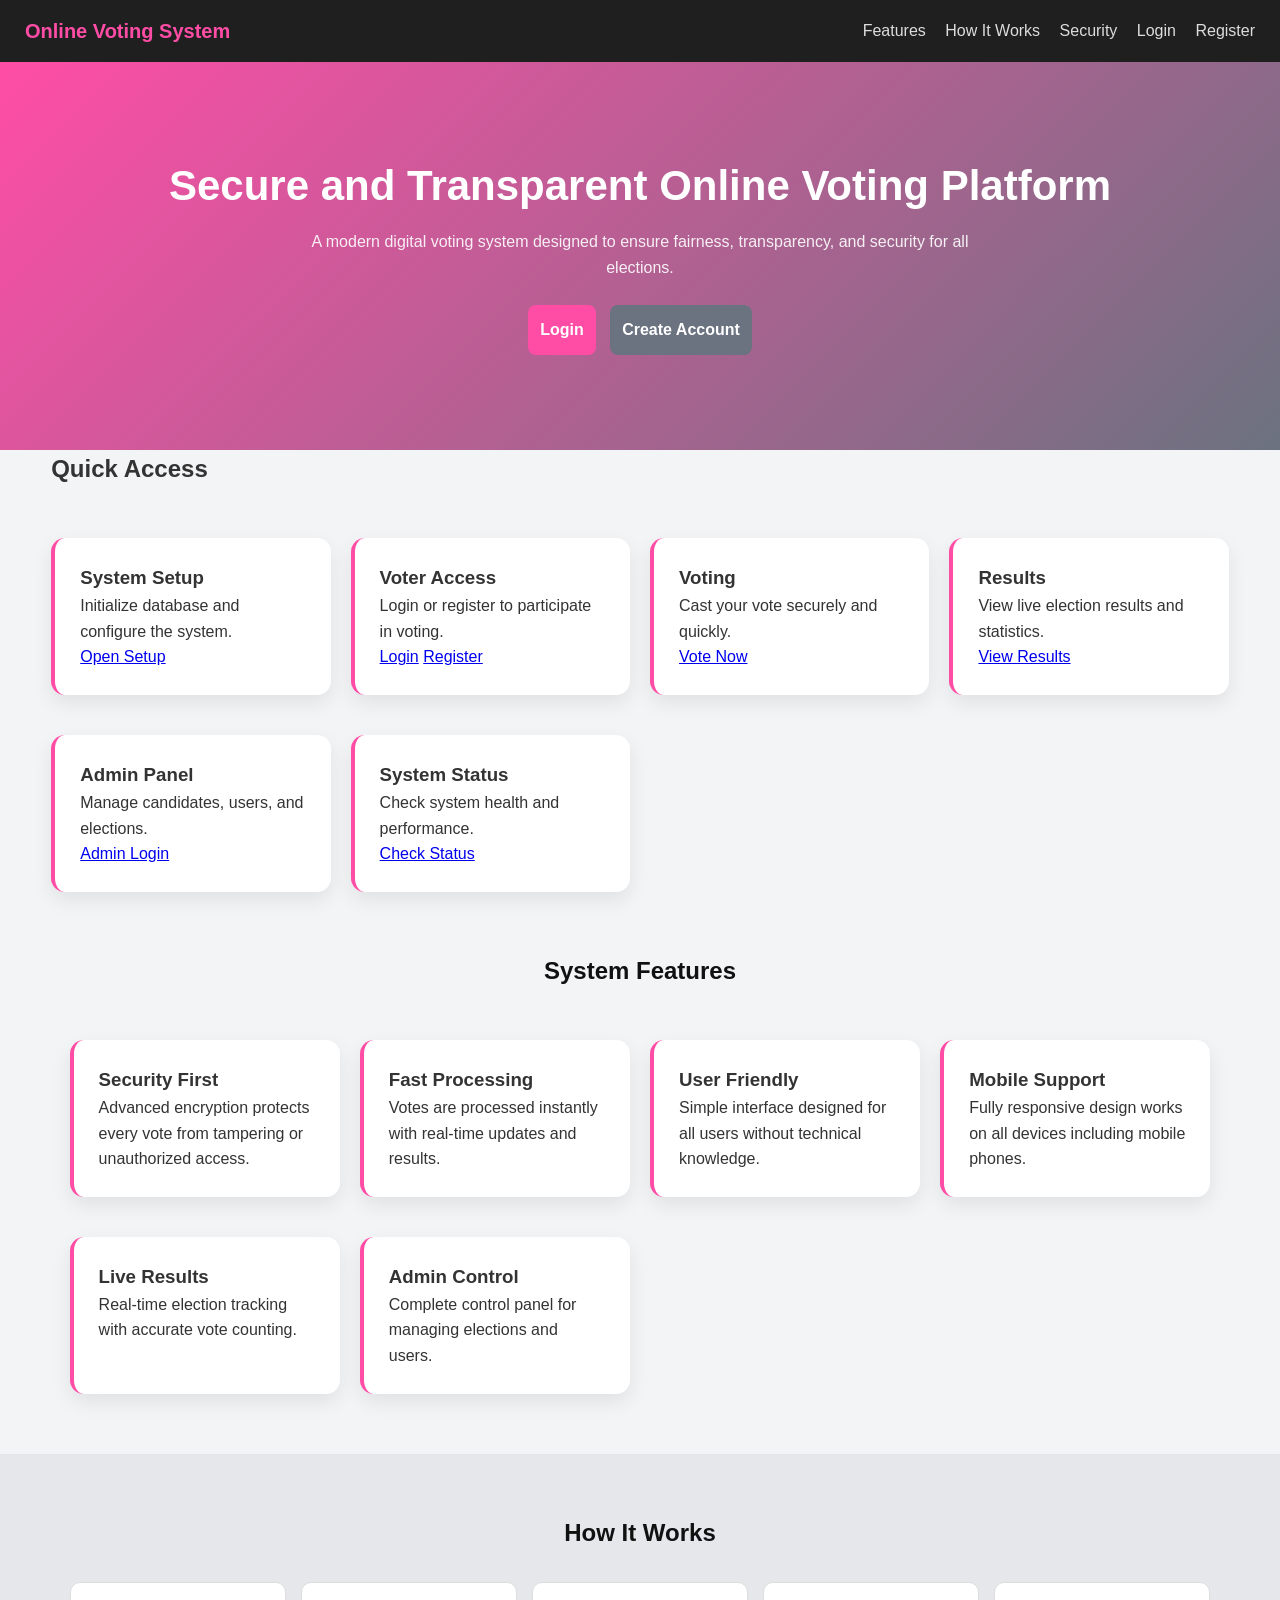
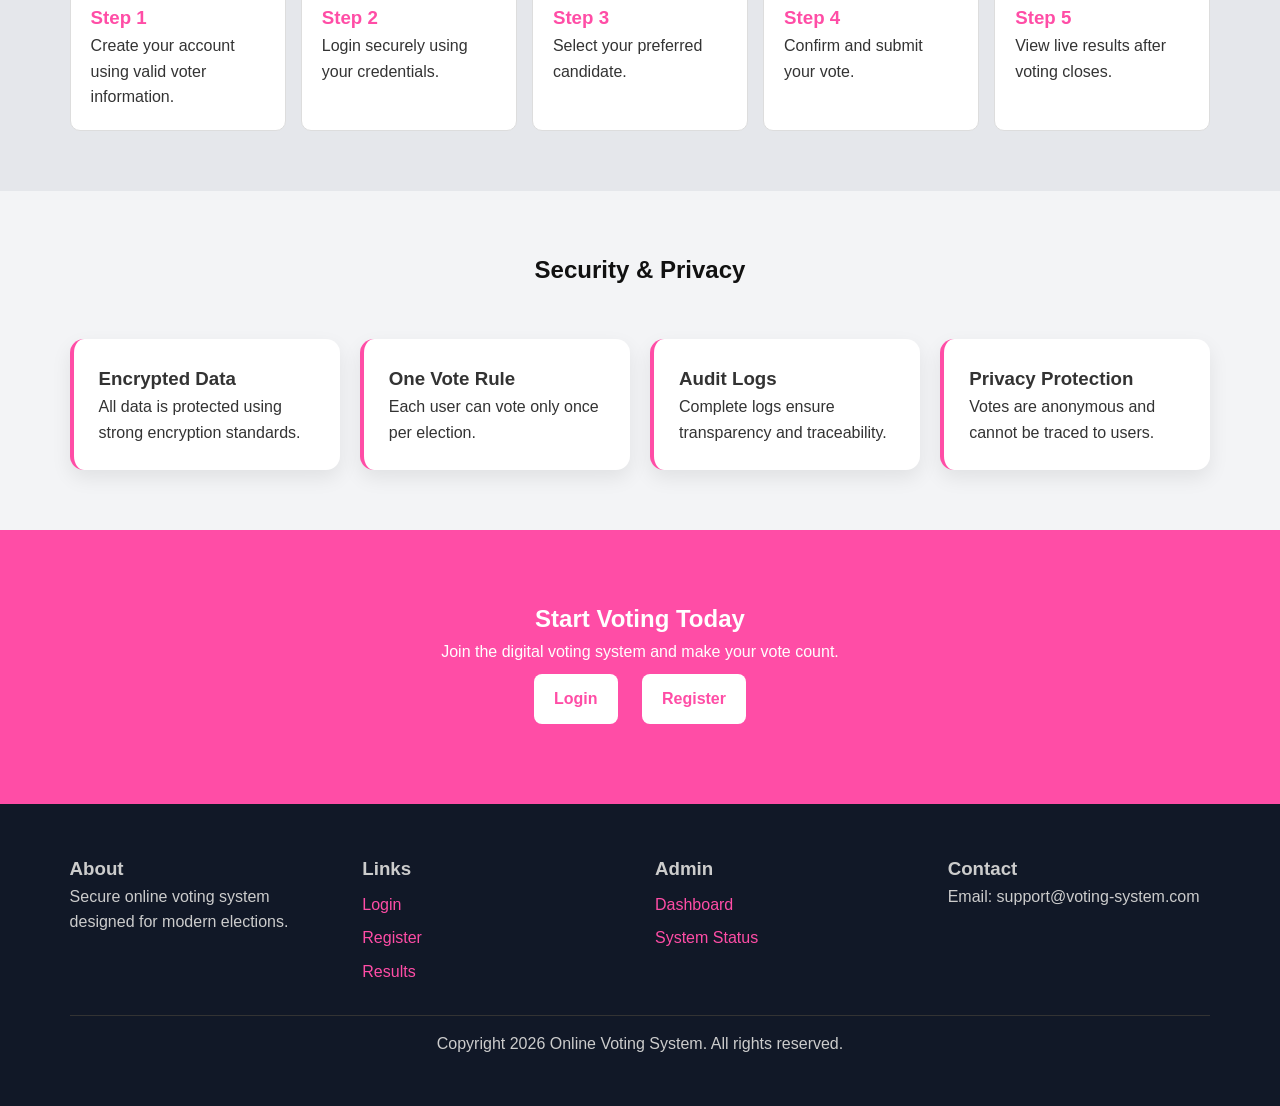
==== commit 786f4e5c: "Rename home.html to index.html" ====
--- a/index.html
+++ b/index.html
@@ -1,237 +1,260 @@
-<!DOCTYPE html>
-<html lang="en">
-<head>
-  <meta charset="UTF-8" />
-  <meta name="viewport" content="width=device-width, initial-scale=1.0" />
-  <title>VoteSecure - Modern Online Voting System</title>
-  <link rel="stylesheet" href="css/styles.css" />
-  <link href="https://cdnjs.cloudflare.com/ajax/libs/font-awesome/6.0.0/css/all.min.css" rel="stylesheet">
-</head>
-<body>
-  <nav class="navbar">
-    <div class="nav-container">
-      <a href="index.html" class="nav-logo">
-        <i class="fas fa-vote-yea"></i>
-        VoteSecure
-      </a>
-      <div class="nav-links">
-        <a href="index.html" class="active">Home</a>
-        <a href="#about">About</a>
-        <a href="#features">Features</a>
-        <a href="results.php">Results</a>
-        <a href="login.php">Login</a>
-        <a href="register.php" class="btn-nav">Register</a>
-      </div>
-      <div class="hamburger">
-        <span></span>
-        <span></span>
-        <span></span>
-      </div>
-    </div>
-  </nav>
-
-  <header class="hero">
-    <div class="hero-content">
-      <div class="hero-badge">
-        <i class="fas fa-shield-alt"></i>
-        Secure & Transparent
-      </div>
-      <h1 class="hero-title">
-        <span class="gradient-text">Vote</span> with Confidence
-      </h1>
-      <p class="hero-subtitle">
-        Experience the future of democracy with our modern, secure online voting platform.
-        Your voice matters in shaping our digital democracy.
-      </p>
-      <div class="hero-actions">
-        <a href="register.php" class="btn primary large">
-          <i class="fas fa-user-plus"></i>
-          Get Started
-        </a>
-        <a href="#about" class="btn secondary large">
-          <i class="fas fa-info-circle"></i>
-          Learn More
-        </a>
-      </div>
-    </div>
-  </header>
-
-  <section id="about" class="section about-section">
-    <div class="container">
-      <div class="section-header">
-        <h2>Why Choose VoteSecure?</h2>
-        <p>Revolutionizing democracy through technology and transparency</p>
-      </div>
-      <div class="about-grid">
-        <div class="about-card">
-          <div class="about-icon">
-            <i class="fas fa-shield-alt"></i>
-          </div>
-          <h3>Bank-Level Security</h3>
-          <p>Advanced encryption and authentication ensure your vote remains confidential and tamper-proof.</p>
-        </div>
-        <div class="about-card">
-          <div class="about-icon">
-            <i class="fas fa-users"></i>
-          </div>
-          <h3>Universal Access</h3>
-          <p>Vote from anywhere, on any device. Our responsive design works seamlessly across all platforms.</p>
-        </div>
-        <div class="about-card">
-          <div class="about-icon">
-            <i class="fas fa-chart-line"></i>
-          </div>
-          <h3>Real-Time Results</h3>
-          <p>Watch election results update live as votes are cast, ensuring transparency throughout the process.</p>
-        </div>
-      </div>
-    </div>
-  </section>
-
-  <section id="features" class="section features-section">
-    <div class="container">
-      <div class="section-header">
-        <h2>Powerful Features</h2>
-        <p>Everything you need for modern democratic participation</p>
-      </div>
-      <div class="features-grid">
-        <div class="feature-card">
-          <div class="feature-icon">
-            <i class="fas fa-user-check"></i>
-          </div>
-          <h3>User Authentication</h3>
-          <p>Secure registration and login system with unique voter identification.</p>
-        </div>
-        <div class="feature-card">
-          <div class="feature-icon">
-            <i class="fas fa-vote-yea"></i>
-          </div>
-          <h3>One-Person-One-Vote</h3>
-          <p>Advanced duplicate prevention ensures every eligible voter gets exactly one vote.</p>
-        </div>
-        <div class="feature-card">
-          <div class="feature-icon">
-            <i class="fas fa-mobile-alt"></i>
-          </div>
-          <h3>Mobile Optimized</h3>
-          <p>Responsive design that works perfectly on smartphones, tablets, and desktops.</p>
-        </div>
-        <div class="feature-card">
-          <div class="feature-icon">
-            <i class="fas fa-chart-bar"></i>
-          </div>
-          <h3>Live Analytics</h3>
-          <p>Real-time voting statistics and comprehensive election result dashboards.</p>
-        </div>
-        <div class="feature-card">
-          <div class="feature-icon">
-            <i class="fas fa-cog"></i>
-          </div>
-          <h3>Admin Panel</h3>
-          <p>Complete administrative control with user management and election oversight.</p>
-        </div>
-        <div class="feature-card">
-          <div class="feature-icon">
-            <i class="fas fa-bell"></i>
-          </div>
-          <h3>Notifications</h3>
-          <p>Stay informed with real-time updates on election status and important announcements.</p>
-        </div>
-      </div>
-    </div>
-  </section>
-
-  <section class="section stats-section">
-    <div class="container">
-      <div class="stats-grid">
-        <div class="stat-card">
-          <div class="stat-number" id="totalUsers">0</div>
-          <div class="stat-label">Registered Voters</div>
-        </div>
-        <div class="stat-card">
-          <div class="stat-number" id="totalVotes">0</div>
-          <div class="stat-label">Votes Cast</div>
-        </div>
-        <div class="stat-card">
-          <div class="stat-number" id="activeElections">1</div>
-          <div class="stat-label">Active Elections</div>
-        </div>
-        <div class="stat-card">
-          <div class="stat-number" id="securityRating">100%</div>
-          <div class="stat-label">Security Rating</div>
-        </div>
-      </div>
-    </div>
-  </section>
-
-  <section class="section cta-section">
-    <div class="container">
-      <div class="cta-content">
-        <h2>Ready to Make Your Voice Heard?</h2>
-        <p>Join thousands of voters who trust VoteSecure for secure, transparent elections.</p>
-        <div class="cta-actions">
-          <a href="register.php" class="btn primary large">
-            <i class="fas fa-rocket"></i>
-            Start Voting Now
-          </a>
-          <a href="results.php" class="btn outline large">
-            <i class="fas fa-chart-bar"></i>
-            View Results
-          </a>
-        </div>
-      </div>
-    </div>
-  </section>
-
-  <footer class="footer">
-    <div class="container">
-      <div class="footer-content">
-        <div class="footer-section">
-          <div class="footer-logo">
-            <i class="fas fa-vote-yea"></i>
-            VoteSecure
-          </div>
-          <p>Empowering democracy through secure, accessible online voting technology.</p>
-          <div class="social-links">
-            <a href="#"><i class="fab fa-facebook"></i></a>
-            <a href="#"><i class="fab fa-twitter"></i></a>
-            <a href="#"><i class="fab fa-linkedin"></i></a>
-            <a href="#"><i class="fab fa-github"></i></a>
-          </div>
-        </div>
-        <div class="footer-section">
-          <h4>Quick Links</h4>
-          <ul>
-            <li><a href="index.html">Home</a></li>
-            <li><a href="#about">About</a></li>
-            <li><a href="#features">Features</a></li>
-            <li><a href="results.php">Results</a></li>
-          </ul>
-        </div>
-        <div class="footer-section">
-          <h4>Account</h4>
-          <ul>
-            <li><a href="login.php">Login</a></li>
-            <li><a href="register.php">Register</a></li>
-            <li><a href="#">Support</a></li>
-            <li><a href="#">Privacy Policy</a></li>
-          </ul>
-        </div>
-        <div class="footer-section">
-          <h4>Contact</h4>
-          <ul>
-            <li><i class="fas fa-envelope"></i> support@voting.com</li>
-            <li><i class="fas fa-phone"></i> +1 (555) 123-4567</li>
-            <li><i class="fas fa-map-marker-alt"></i> Digital Democracy HQ</li>
-          </ul>
-        </div>
-      </div>
-      <div class="footer-bottom">
-        <p>&copy; 2024 VoteSecure. All rights reserved. | Made with <i class="fas fa-heart"></i> for democracy</p>
-      </div>
-    </div>
-  </footer>
-
-  <script src="js/landing.js"></script>
-</body>
-</html>
+<!DOCTYPE html>
+<html lang="en">
+
+<head>
+    <meta charset="UTF-8">
+    <meta name="viewport" content="width=device-width, initial-scale=1.0">
+    <title>Online Voting System</title>
+
+    <link rel="stylesheet" href="assets/css/style.css">
+</head>
+
+<body>
+
+    <!-- HEADER -->
+    <header class="navbar">
+        <div class="navbar-container">
+            <div class="navbar-brand">Online Voting System</div>
+
+            <nav>
+                <a href="#features">Features</a>
+                <a href="#how-it-works">How It Works</a>
+                <a href="#security">Security</a>
+                <a href="login.php">Login</a>
+                <a href="register.php">Register</a>
+            </nav>
+        </div>
+    </header>
+
+    <!-- HERO SECTION -->
+    <section class="hero">
+        <div class="hero-content">
+            <h1>Secure and Transparent Online Voting Platform</h1>
+            <p>
+                A modern digital voting system designed to ensure fairness, transparency, and security
+                for all elections.
+            </p>
+
+            <div class="hero-buttons">
+                <a href="login.php" class="btn btn-primary">Login</a>
+                <a href="register.php" class="btn btn-secondary">Create Account</a>
+            </div>
+        </div>
+    </section>
+
+    <!-- QUICK ACTIONS -->
+    <section class="quick-section">
+        <div class="container">
+
+            <h2>Quick Access</h2>
+
+            <div class="grid">
+
+                <div class="card">
+                    <h3>System Setup</h3>
+                    <p>Initialize database and configure the system.</p>
+                    <a href="setup.php">Open Setup</a>
+                </div>
+
+                <div class="card">
+                    <h3>Voter Access</h3>
+                    <p>Login or register to participate in voting.</p>
+                    <a href="login.php">Login</a>
+                    <a href="register.php">Register</a>
+                </div>
+
+                <div class="card">
+                    <h3>Voting</h3>
+                    <p>Cast your vote securely and quickly.</p>
+                    <a href="voting.php">Vote Now</a>
+                </div>
+
+                <div class="card">
+                    <h3>Results</h3>
+                    <p>View live election results and statistics.</p>
+                    <a href="results.php">View Results</a>
+                </div>
+
+                <div class="card">
+                    <h3>Admin Panel</h3>
+                    <p>Manage candidates, users, and elections.</p>
+                    <a href="admin/index.php">Admin Login</a>
+                </div>
+
+                <div class="card">
+                    <h3>System Status</h3>
+                    <p>Check system health and performance.</p>
+                    <a href="status.php">Check Status</a>
+                </div>
+
+            </div>
+        </div>
+    </section>
+
+    <!-- FEATURES -->
+    <section id="features" class="section">
+        <div class="container">
+
+            <h2>System Features</h2>
+
+            <div class="grid">
+
+                <div class="card">
+                    <h3>Security First</h3>
+                    <p>Advanced encryption protects every vote from tampering or unauthorized access.</p>
+                </div>
+
+                <div class="card">
+                    <h3>Fast Processing</h3>
+                    <p>Votes are processed instantly with real-time updates and results.</p>
+                </div>
+
+                <div class="card">
+                    <h3>User Friendly</h3>
+                    <p>Simple interface designed for all users without technical knowledge.</p>
+                </div>
+
+                <div class="card">
+                    <h3>Mobile Support</h3>
+                    <p>Fully responsive design works on all devices including mobile phones.</p>
+                </div>
+
+                <div class="card">
+                    <h3>Live Results</h3>
+                    <p>Real-time election tracking with accurate vote counting.</p>
+                </div>
+
+                <div class="card">
+                    <h3>Admin Control</h3>
+                    <p>Complete control panel for managing elections and users.</p>
+                </div>
+
+            </div>
+        </div>
+    </section>
+
+    <!-- HOW IT WORKS -->
+    <section id="how-it-works" class="section alt">
+        <div class="container">
+
+            <h2>How It Works</h2>
+
+            <div class="steps">
+
+                <div class="step">
+                    <h3>Step 1</h3>
+                    <p>Create your account using valid voter information.</p>
+                </div>
+
+                <div class="step">
+                    <h3>Step 2</h3>
+                    <p>Login securely using your credentials.</p>
+                </div>
+
+                <div class="step">
+                    <h3>Step 3</h3>
+                    <p>Select your preferred candidate.</p>
+                </div>
+
+                <div class="step">
+                    <h3>Step 4</h3>
+                    <p>Confirm and submit your vote.</p>
+                </div>
+
+                <div class="step">
+                    <h3>Step 5</h3>
+                    <p>View live results after voting closes.</p>
+                </div>
+
+            </div>
+
+        </div>
+    </section>
+
+    <!-- SECURITY -->
+    <section id="security" class="section">
+        <div class="container">
+
+            <h2>Security & Privacy</h2>
+
+            <div class="grid">
+
+                <div class="card">
+                    <h3>Encrypted Data</h3>
+                    <p>All data is protected using strong encryption standards.</p>
+                </div>
+
+                <div class="card">
+                    <h3>One Vote Rule</h3>
+                    <p>Each user can vote only once per election.</p>
+                </div>
+
+                <div class="card">
+                    <h3>Audit Logs</h3>
+                    <p>Complete logs ensure transparency and traceability.</p>
+                </div>
+
+                <div class="card">
+                    <h3>Privacy Protection</h3>
+                    <p>Votes are anonymous and cannot be traced to users.</p>
+                </div>
+
+            </div>
+
+        </div>
+    </section>
+
+    <!-- CALL TO ACTION -->
+    <section class="cta">
+        <div class="container">
+            <h2>Start Voting Today</h2>
+            <p>Join the digital voting system and make your vote count.</p>
+
+            <div class="cta-buttons">
+                <a href="login.php">Login</a>
+                <a href="register.php">Register</a>
+            </div>
+        </div>
+    </section>
+
+    <!-- FOOTER -->
+    <footer class="footer">
+        <div class="container">
+
+            <div class="footer-grid">
+
+                <div>
+                    <h3>About</h3>
+                    <p>Secure online voting system designed for modern elections.</p>
+                </div>
+
+                <div>
+                    <h3>Links</h3>
+                    <a href="login.php">Login</a>
+                    <a href="register.php">Register</a>
+                    <a href="results.php">Results</a>
+                </div>
+
+                <div>
+                    <h3>Admin</h3>
+                    <a href="admin/index.php">Dashboard</a>
+                    <a href="status.php">System Status</a>
+                </div>
+
+                <div>
+                    <h3>Contact</h3>
+                    <p>Email: support@voting-system.com</p>
+                </div>
+
+            </div>
+
+            <div class="footer-bottom">
+                <p>Copyright 2026 Online Voting System. All rights reserved.</p>
+            </div>
+
+        </div>
+    </footer>
+
+</body>
+
+</html>
--- a/assets/css/style.css
+++ b/assets/css/style.css
@@ -0,0 +1,1012 @@
+/* =========================
+   GLOBAL RESET
+========================= */
+* {
+    margin: 0;
+    padding: 0;
+    box-sizing: border-box;
+    font-family: "Segoe UI", Arial, sans-serif;
+}
+
+body {
+    background: #f3f4f6;
+    /* light grey */
+    color: #333;
+    line-height: 1.6;
+}
+
+/* =========================
+   NAVBAR
+========================= */
+.navbar {
+    background: #1f1f1f;
+    color: white;
+    padding: 15px 25px;
+}
+
+.navbar-container {
+    display: flex;
+    justify-content: space-between;
+    align-items: center;
+}
+
+.navbar-brand {
+    font-size: 20px;
+    font-weight: bold;
+    color: #ff4da6;
+    /* pink */
+}
+
+.navbar a {
+    color: #ddd;
+    margin-left: 15px;
+    text-decoration: none;
+    transition: 0.3s;
+}
+
+.navbar a:hover {
+    color: #ff4da6;
+}
+
+/* =========================
+   HERO SECTION
+========================= */
+.hero {
+    background: linear-gradient(135deg, #ff4da6, #6b7280);
+    color: white;
+    text-align: center;
+    padding: 90px 20px;
+}
+
+.hero h1 {
+    font-size: 42px;
+    margin-bottom: 10px;
+}
+
+.hero p {
+    max-width: 700px;
+    margin: auto;
+    opacity: 0.9;
+}
+
+.hero-buttons {
+    margin-top: 20px;
+}
+
+/* =========================
+   BUTTONS
+========================= */
+.btn {
+    display: inline-block;
+    padding: 12px 22px;
+    border-radius: 8px;
+    text-decoration: none;
+    font-weight: 600;
+    margin: 5px;
+    transition: 0.3s;
+}
+
+.btn-primary {
+    background: #ff4da6;
+    color: white;
+}
+
+.btn-primary:hover {
+    background: #e60073;
+    transform: translateY(-3px);
+}
+
+.btn-secondary {
+    background: #6b7280;
+    color: white;
+}
+
+.btn-secondary:hover {
+    background: #4b5563;
+    transform: translateY(-3px);
+}
+
+/* =========================
+   SECTIONS
+========================= */
+.section {
+    padding: 60px 20px;
+}
+
+.section h2 {
+    text-align: center;
+    margin-bottom: 20px;
+    color: #111;
+}
+
+.section.alt {
+    background: #e5e7eb;
+}
+
+/* =========================
+   CONTAINER
+========================= */
+.container {
+    width: 92%;
+    max-width: 1200px;
+    margin: auto;
+}
+
+/* =========================
+   GRID SYSTEM
+========================= */
+.grid {
+    display: grid;
+    grid-template-columns: repeat(auto-fit, minmax(240px, 1fr));
+    gap: 20px;
+    margin-top: 30px;
+}
+
+/* =========================
+   CARDS
+========================= */
+.card {
+    background: white;
+    padding: 25px;
+    border-radius: 12px;
+    box-shadow: 0 6px 15px rgba(0, 0, 0, 0.08);
+    transition: 0.3s;
+    border-left: 4px solid #ff4da6;
+}
+
+.card:hover {
+    transform: translateY(-6px);
+}
+
+/* =========================
+   STEPS
+========================= */
+.steps {
+    display: grid;
+    grid-template-columns: repeat(auto-fit, minmax(200px, 1fr));
+    gap: 15px;
+    margin-top: 30px;
+}
+
+.step {
+    background: white;
+    padding: 20px;
+    border-radius: 10px;
+    border: 1px solid #ddd;
+}
+
+.step h3 {
+    color: #ff4da6;
+}
+
+/* =========================
+   CTA SECTION
+========================= */
+.cta {
+    background: #ff4da6;
+    color: white;
+    text-align: center;
+    padding: 70px 20px;
+}
+
+.cta-buttons a {
+    display: inline-block;
+    margin: 10px;
+    padding: 12px 20px;
+    background: white;
+    color: #ff4da6;
+    border-radius: 8px;
+    text-decoration: none;
+    font-weight: bold;
+}
+
+.cta-buttons a:hover {
+    background: #f3f4f6;
+}
+
+/* =========================
+   FOOTER
+========================= */
+.footer {
+    background: #111827;
+    color: #ccc;
+    padding: 50px 20px;
+}
+
+.footer-grid {
+    display: grid;
+    grid-template-columns: repeat(auto-fit, minmax(200px, 1fr));
+    gap: 30px;
+}
+
+.footer a {
+    color: #ff4da6;
+    display: block;
+    margin-top: 8px;
+    text-decoration: none;
+}
+
+.footer a:hover {
+    color: white;
+}
+
+.footer-bottom {
+    text-align: center;
+    margin-top: 30px;
+    border-top: 1px solid #333;
+    padding-top: 15px;
+}
+
+/* =========================
+   RESPONSIVE
+========================= */
+@media (max-width: 768px) {
+    .hero h1 {
+        font-size: 28px;
+    }
+
+    .navbar-container {
+        flex-direction: column;
+        gap: 10px;
+    }
+}
+
+/* =========================
+   AUTH PAGE LAYOUT
+========================= */
+.auth-container {
+    display: flex;
+    justify-content: center;
+    align-items: center;
+    min-height: 100vh;
+    background: linear-gradient(135deg, #f3f4f6, #e5e7eb);
+    padding: 20px;
+}
+
+/* =========================
+   AUTH CARD
+========================= */
+.auth-card {
+    width: 100%;
+    max-width: 420px;
+    background: white;
+    padding: 35px;
+    border-radius: 14px;
+    box-shadow: 0 15px 35px rgba(0, 0, 0, 0.1);
+    border-top: 4px solid #ff4da6;
+}
+
+/* TITLE */
+.auth-title {
+    font-size: 24px;
+    font-weight: bold;
+    text-align: center;
+    margin-bottom: 20px;
+    color: #111;
+}
+
+/* =========================
+   FORM
+========================= */
+.form-group {
+    margin-bottom: 15px;
+    text-align: left;
+}
+
+.form-group label {
+    display: block;
+    margin-bottom: 5px;
+    font-weight: 600;
+    color: #444;
+}
+
+.form-group input {
+    width: 100%;
+    padding: 12px;
+    border: 1px solid #ccc;
+    border-radius: 8px;
+    outline: none;
+    transition: 0.3s;
+}
+
+.form-group input:focus {
+    border-color: #ff4da6;
+    box-shadow: 0 0 5px rgba(255, 77, 166, 0.3);
+}
+
+/* =========================
+   BUTTON
+========================= */
+.btn {
+    padding: 12px;
+    border: none;
+    border-radius: 8px;
+    cursor: pointer;
+    font-weight: bold;
+    transition: 0.3s;
+}
+
+.btn-primary {
+    background: #ff4da6;
+    color: white;
+}
+
+.btn-primary:hover {
+    background: #e60073;
+    transform: translateY(-2px);
+}
+
+/* full width button */
+.btn-block {
+    width: 100%;
+    display: block;
+}
+
+/* =========================
+   ALERT BOXES
+========================= */
+.alert {
+    padding: 12px;
+    border-radius: 8px;
+    margin-bottom: 15px;
+    font-size: 14px;
+}
+
+.alert-error {
+    background: #ffe5e5;
+    color: #b00020;
+    border-left: 4px solid #ff0000;
+}
+
+.alert-info {
+    background: #e6f0ff;
+    color: #1e40af;
+    border-left: 4px solid #2563eb;
+}
+
+/* =========================
+   NAVBAR FIX
+========================= */
+.navbar-menu a {
+    color: white;
+    margin-left: 15px;
+    text-decoration: none;
+    font-weight: 500;
+}
+
+.navbar-menu a:hover {
+    color: #ff4da6;
+}
+
+/* =========================
+   DASHBOARD HEADER
+========================= */
+.dashboard-header {
+    margin: 30px 0;
+    text-align: center;
+}
+
+.dashboard-welcome {
+    font-size: 28px;
+    font-weight: bold;
+    color: #ff4da6;
+}
+
+.dashboard-subtitle {
+    color: #666;
+    margin-top: 5px;
+}
+
+/* =========================
+   GRID SYSTEM FIX
+========================= */
+.grid {
+    display: grid;
+    gap: 20px;
+}
+
+.grid-cols-2 {
+    grid-template-columns: repeat(2, 1fr);
+}
+
+@media (max-width: 768px) {
+    .grid-cols-2 {
+        grid-template-columns: 1fr;
+    }
+}
+
+/* =========================
+   STAT CARDS (IMPORTANT FIX)
+========================= */
+.stats-grid {
+    display: grid;
+    grid-template-columns: repeat(auto-fit, minmax(180px, 1fr));
+    gap: 20px;
+    margin: 20px 0;
+}
+
+.stat-card {
+    background: white;
+    padding: 25px;
+    border-radius: 12px;
+    text-align: center;
+    box-shadow: 0 8px 18px rgba(0, 0, 0, 0.08);
+    border-left: 4px solid #ff4da6;
+    transition: 0.3s;
+}
+
+.stat-card:hover {
+    transform: translateY(-5px);
+}
+
+.stat-value {
+    font-size: 26px;
+    font-weight: bold;
+    color: #ff4da6;
+}
+
+.stat-label {
+    color: #666;
+    margin-top: 5px;
+}
+
+/* =========================
+   CARDS (UNIFIED LOOK)
+========================= */
+.card {
+    background: white;
+    padding: 25px;
+    border-radius: 14px;
+    box-shadow: 0 8px 20px rgba(0, 0, 0, 0.08);
+    margin-top: 20px;
+}
+
+.card-header {
+    font-size: 18px;
+    font-weight: bold;
+    margin-bottom: 10px;
+    color: #111;
+    border-left: 4px solid #ff4da6;
+    padding-left: 10px;
+}
+
+/* =========================
+   TABLE STYLING (IMPORTANT)
+========================= */
+.table {
+    width: 100%;
+    border-collapse: collapse;
+    margin-top: 10px;
+}
+
+.table td {
+    padding: 12px;
+    border-bottom: 1px solid #eee;
+}
+
+.table tr:hover {
+    background: #f9fafb;
+}
+
+/* =========================
+   ALERTS
+========================= */
+.alert {
+    padding: 12px;
+    border-radius: 8px;
+    margin-top: 10px;
+    font-size: 14px;
+}
+
+.alert-success {
+    background: #e8fff0;
+    border-left: 4px solid #22c55e;
+    color: #166534;
+}
+
+.alert-info {
+    background: #eef2ff;
+    border-left: 4px solid #3b82f6;
+    color: #1e3a8a;
+}
+
+.alert-error {
+    background: #ffe5e5;
+    border-left: 4px solid #ef4444;
+    color: #991b1b;
+}
+
+/* =========================
+   BUTTON FULL WIDTH FIX
+========================= */
+.btn-block {
+    width: 100%;
+    display: block;
+}
+
+/* =========================
+   NAV MENU FIX
+========================= */
+.navbar-menu a {
+    color: white;
+    margin-left: 15px;
+    text-decoration: none;
+    font-weight: 500;
+}
+
+.navbar-menu a:hover {
+    color: #ff4da6;
+}
+
+/* =========================
+   AUTH CONTAINER (shared)
+========================= */
+.auth-container {
+    display: flex;
+    justify-content: center;
+    align-items: center;
+    min-height: 100vh;
+    background: linear-gradient(135deg, #f3f4f6, #e5e7eb);
+    padding: 20px;
+}
+
+/* =========================
+   AUTH CARD
+========================= */
+.auth-card {
+    width: 100%;
+    max-width: 450px;
+    background: white;
+    padding: 35px;
+    border-radius: 14px;
+    box-shadow: 0 10px 25px rgba(0, 0, 0, 0.12);
+    border-top: 4px solid #ff4da6;
+}
+
+/* TITLE */
+.auth-title {
+    text-align: center;
+    font-size: 24px;
+    font-weight: bold;
+    margin-bottom: 20px;
+    color: #111;
+}
+
+/* =========================
+   FORM GROUP
+========================= */
+.form-group {
+    margin-bottom: 15px;
+}
+
+.form-group label {
+    display: block;
+    font-weight: 600;
+    margin-bottom: 6px;
+    color: #444;
+}
+
+.form-group input {
+    width: 100%;
+    padding: 12px;
+    border: 1px solid #ccc;
+    border-radius: 8px;
+    outline: none;
+    transition: 0.3s;
+}
+
+.form-group input:focus {
+    border-color: #ff4da6;
+    box-shadow: 0 0 6px rgba(255, 77, 166, 0.3);
+}
+
+/* =========================
+   BUTTONS
+========================= */
+.btn {
+    padding: 12px;
+    border-radius: 8px;
+    font-weight: bold;
+    cursor: pointer;
+    transition: 0.3s;
+    border: none;
+}
+
+.btn-primary {
+    background: #ff4da6;
+    color: white;
+}
+
+.btn-primary:hover {
+    background: #e60073;
+    transform: translateY(-2px);
+}
+
+.btn-block {
+    width: 100%;
+    display: block;
+}
+
+/* =========================
+   ALERT BOXES
+========================= */
+.alert {
+    padding: 12px;
+    border-radius: 8px;
+    margin-bottom: 15px;
+    font-size: 14px;
+}
+
+.alert-error {
+    background: #ffe5e5;
+    border-left: 4px solid #ef4444;
+    color: #991b1b;
+}
+
+.alert-success {
+    background: #e8fff0;
+    border-left: 4px solid #22c55e;
+    color: #166534;
+}
+
+/* =========================
+   LINK UNDER FORM
+========================= */
+.auth-link {
+    text-align: center;
+    margin-top: 15px;
+    font-size: 14px;
+}
+
+.auth-link a {
+    color: #ff4da6;
+    text-decoration: none;
+    font-weight: bold;
+}
+
+.auth-link a:hover {
+    text-decoration: underline;
+}
+
+/* =========================
+   NAVBAR LINKS
+========================= */
+.navbar-menu a {
+    color: white;
+    margin-left: 15px;
+    text-decoration: none;
+}
+
+.navbar-menu a:hover {
+    color: #ff4da6;
+}
+
+/* =========================
+   VOTING PAGE LAYOUT
+========================= */
+.voting-section {
+    margin-top: 30px;
+    background: white;
+    padding: 25px;
+    border-radius: 14px;
+    box-shadow: 0 8px 20px rgba(0, 0, 0, 0.08);
+}
+
+.voting-title {
+    font-size: 26px;
+    font-weight: bold;
+    color: #ff4da6;
+    margin-bottom: 10px;
+}
+
+.voting-status {
+    background: #e8fff0;
+    border-left: 4px solid #22c55e;
+    padding: 12px;
+    border-radius: 8px;
+    margin-bottom: 15px;
+    color: #166534;
+}
+
+.voting-instructions {
+    background: #f3f4f6;
+    padding: 12px;
+    border-radius: 8px;
+    margin-bottom: 20px;
+    color: #444;
+}
+
+/* =========================
+   GRID FIX FOR VOTING
+========================= */
+.grid {
+    display: grid;
+    gap: 20px;
+}
+
+.grid-cols-3 {
+    grid-template-columns: repeat(3, 1fr);
+}
+
+@media (max-width: 900px) {
+    .grid-cols-3 {
+        grid-template-columns: 1fr;
+    }
+}
+
+/* =========================
+   CANDIDATE CARD (ENHANCED)
+========================= */
+.candidate-card {
+    background: white;
+    border-radius: 14px;
+    padding: 20px;
+    text-align: center;
+    box-shadow: 0 8px 18px rgba(0, 0, 0, 0.08);
+    border: 2px solid transparent;
+    cursor: pointer;
+    transition: 0.3s;
+}
+
+.candidate-card:hover {
+    transform: translateY(-6px);
+    border-color: #ff4da6;
+}
+
+/* SELECTED STATE (VERY IMPORTANT) */
+.candidate-card.selected {
+    border: 2px solid #ff4da6;
+    box-shadow: 0 0 15px rgba(255, 77, 166, 0.3);
+}
+
+/* =========================
+   IMAGE AREA
+========================= */
+.candidate-card-image {
+    font-size: 40px;
+    margin-bottom: 10px;
+}
+
+.candidate-card-image img {
+    width: 90px;
+    height: 90px;
+    border-radius: 50%;
+    object-fit: cover;
+    border: 3px solid #ff4da6;
+}
+
+/* =========================
+   TEXT CONTENT
+========================= */
+.candidate-name {
+    font-size: 18px;
+    font-weight: bold;
+    margin-bottom: 5px;
+}
+
+.candidate-bio {
+    font-size: 13px;
+    color: #666;
+    margin-top: 5px;
+}
+
+/* =========================
+   SELECTED SUMMARY BOX
+========================= */
+#selectedCandidates {
+    background: #f9fafb;
+    border-left: 4px solid #ff4da6;
+    padding: 15px;
+    border-radius: 10px;
+}
+
+/* =========================
+   SUBMIT BUTTON
+========================= */
+.btn-success {
+    background: #ff4da6;
+    color: white;
+    border: none;
+    border-radius: 10px;
+    cursor: pointer;
+    font-weight: bold;
+    transition: 0.3s;
+}
+
+.btn-success:hover {
+    background: #e60073;
+    transform: scale(1.02);
+}
+
+/* =========================
+   RESULTS ITEM LAYOUT
+========================= */
+.result-item {
+    display: grid;
+    grid-template-columns: 80px 1fr 1fr 120px;
+    align-items: center;
+    gap: 15px;
+    padding: 15px;
+    border-bottom: 1px solid #eee;
+}
+
+.result-item:hover {
+    background: #fafafa;
+}
+
+/* =========================
+   IMAGE
+========================= */
+.result-image {
+    font-size: 40px;
+    text-align: center;
+}
+
+.result-image img {
+    width: 60px;
+    height: 60px;
+    border-radius: 50%;
+    object-fit: cover;
+    border: 2px solid #ff4da6;
+}
+
+/* =========================
+   NAME
+========================= */
+.result-name {
+    font-size: 16px;
+    font-weight: bold;
+    color: #111;
+}
+
+/* =========================
+   BAR SECTION
+========================= */
+.result-bar {
+    display: flex;
+    align-items: center;
+    gap: 10px;
+}
+
+/* Background bar */
+.progress-bar {
+    width: 100%;
+    height: 10px;
+    background: #e5e7eb;
+    border-radius: 20px;
+    overflow: hidden;
+}
+
+/* Fill bar */
+.progress-fill {
+    height: 100%;
+    border-radius: 20px;
+}
+
+/* percentage text */
+.result-percentage {
+    font-size: 13px;
+    color: #555;
+    min-width: 60px;
+}
+
+/* =========================
+   VOTE COUNT BOX
+========================= */
+.result-votes {
+    text-align: center;
+    font-weight: bold;
+    color: #111;
+}
+
+/* =========================
+   MOBILE RESPONSIVE
+========================= */
+@media (max-width: 768px) {
+    .result-item {
+        grid-template-columns: 1fr;
+        text-align: center;
+    }
+
+    .result-bar {
+        justify-content: center;
+    }
+}
+
+/* =========================
+   RESULTS GRID (NEW STYLE)
+========================= */
+.results-grid {
+    display: grid;
+    grid-template-columns: repeat(auto-fit, minmax(280px, 1fr));
+    gap: 20px;
+}
+
+/* =========================
+   RESULT CARD
+========================= */
+.result-card {
+    background: white;
+    padding: 18px;
+    border-radius: 16px;
+    box-shadow: 0 10px 25px rgba(0, 0, 0, 0.08);
+    border-top: 4px solid #ff4da6;
+    transition: 0.3s;
+}
+
+.result-card:hover {
+    transform: translateY(-6px);
+}
+
+/* =========================
+   TOP SECTION
+========================= */
+.result-top {
+    display: flex;
+    align-items: center;
+    gap: 12px;
+    margin-bottom: 12px;
+}
+
+.result-avatar img {
+    width: 70px;
+    height: 70px;
+    border-radius: 50%;
+    object-fit: cover;
+    border: 2px solid #ff4da6;
+    /* optional pink border */
+}
+
+/* =========================
+   TEXT
+========================= */
+.result-name {
+    font-size: 16px;
+    font-weight: bold;
+}
+
+.result-meta {
+    font-size: 12px;
+    color: #777;
+}
+
+/* =========================
+   BAR
+========================= */
+.progress-bar {
+    width: 100%;
+    height: 10px;
+    background: #e5e7eb;
+    border-radius: 20px;
+    overflow: hidden;
+    margin: 10px 0;
+}
+
+.progress-fill {
+    height: 100%;
+    background: linear-gradient(90deg, #ff4da6, #ff85c2);
+    border-radius: 20px;
+}
+
+/* =========================
+   FOOTER
+========================= */
+.result-footer {
+    display: flex;
+    justify-content: space-between;
+    font-size: 13px;
+    color: #444;
+}
+
+.percent {
+    font-weight: bold;
+    color: #ff4da6;
+}
+
+.votes {
+    color: #666;
+}
+
+.hidden-admin {
+    display: none;
+}
